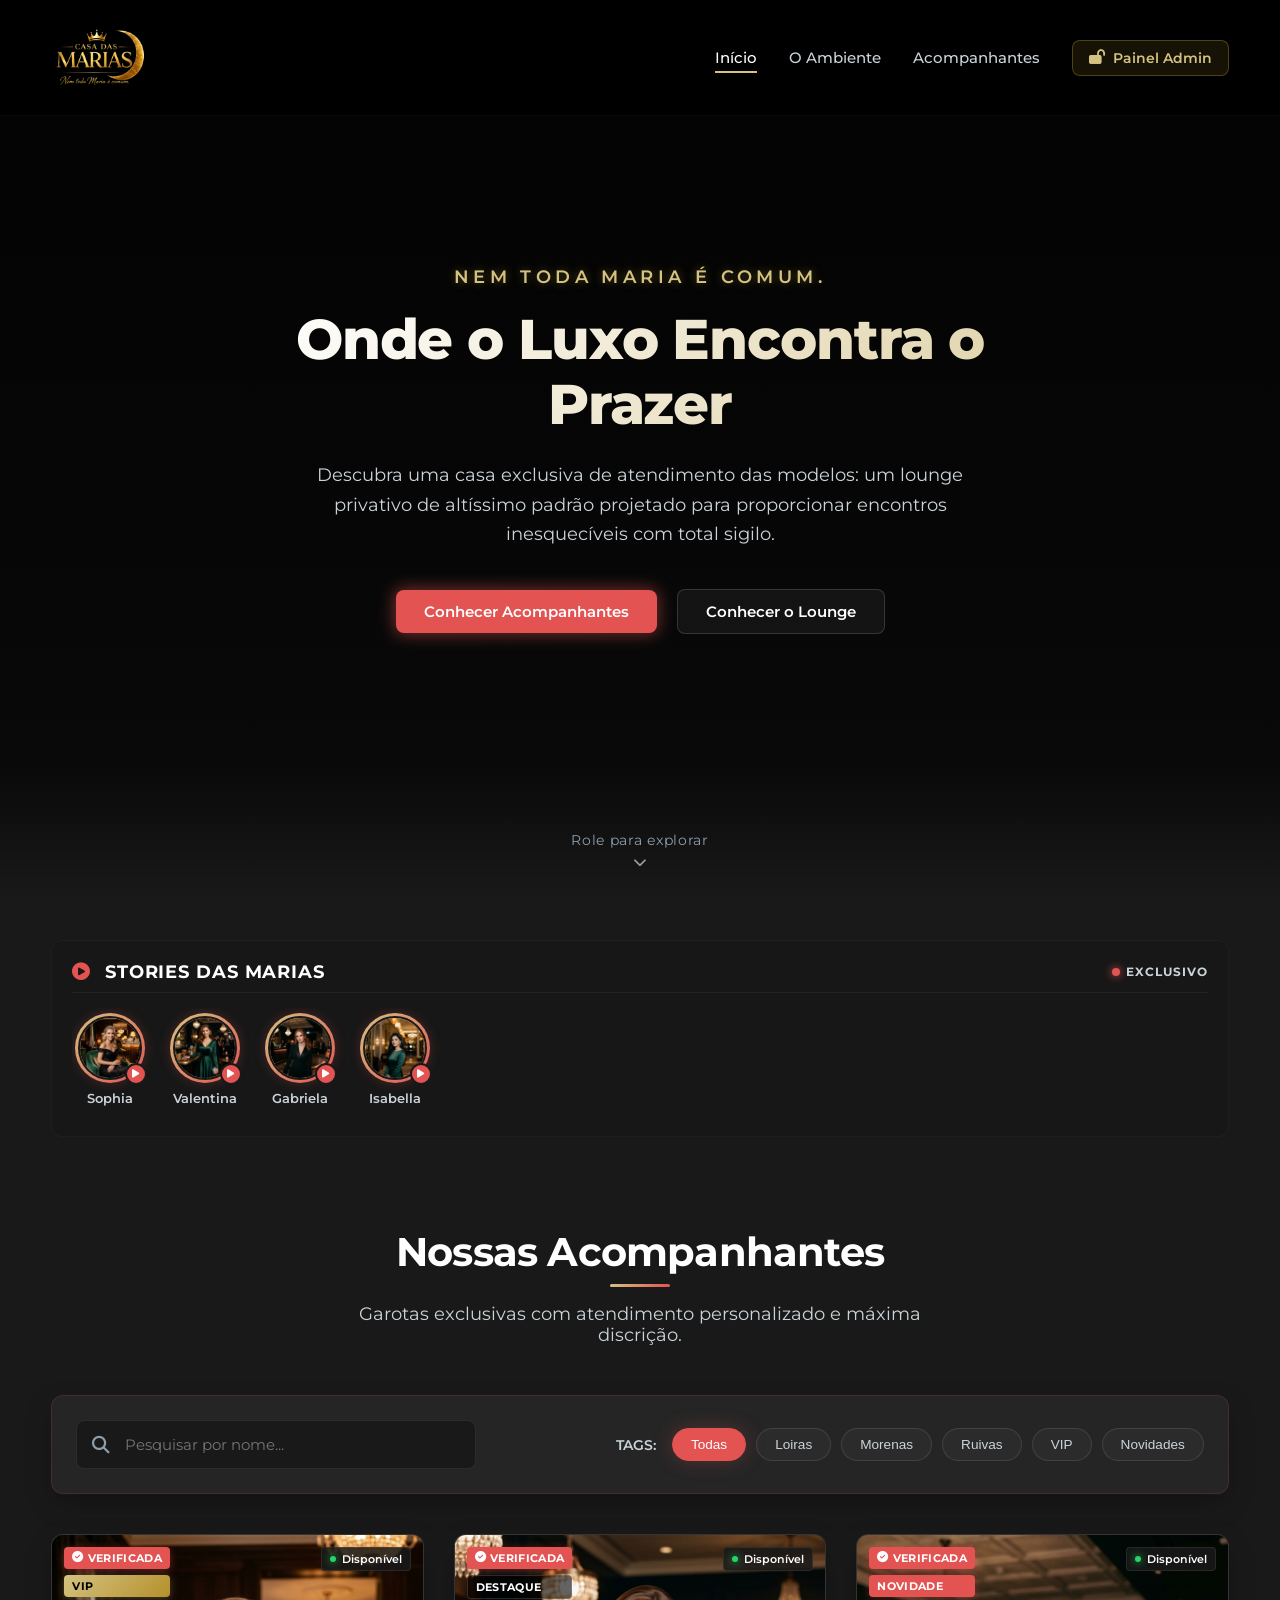
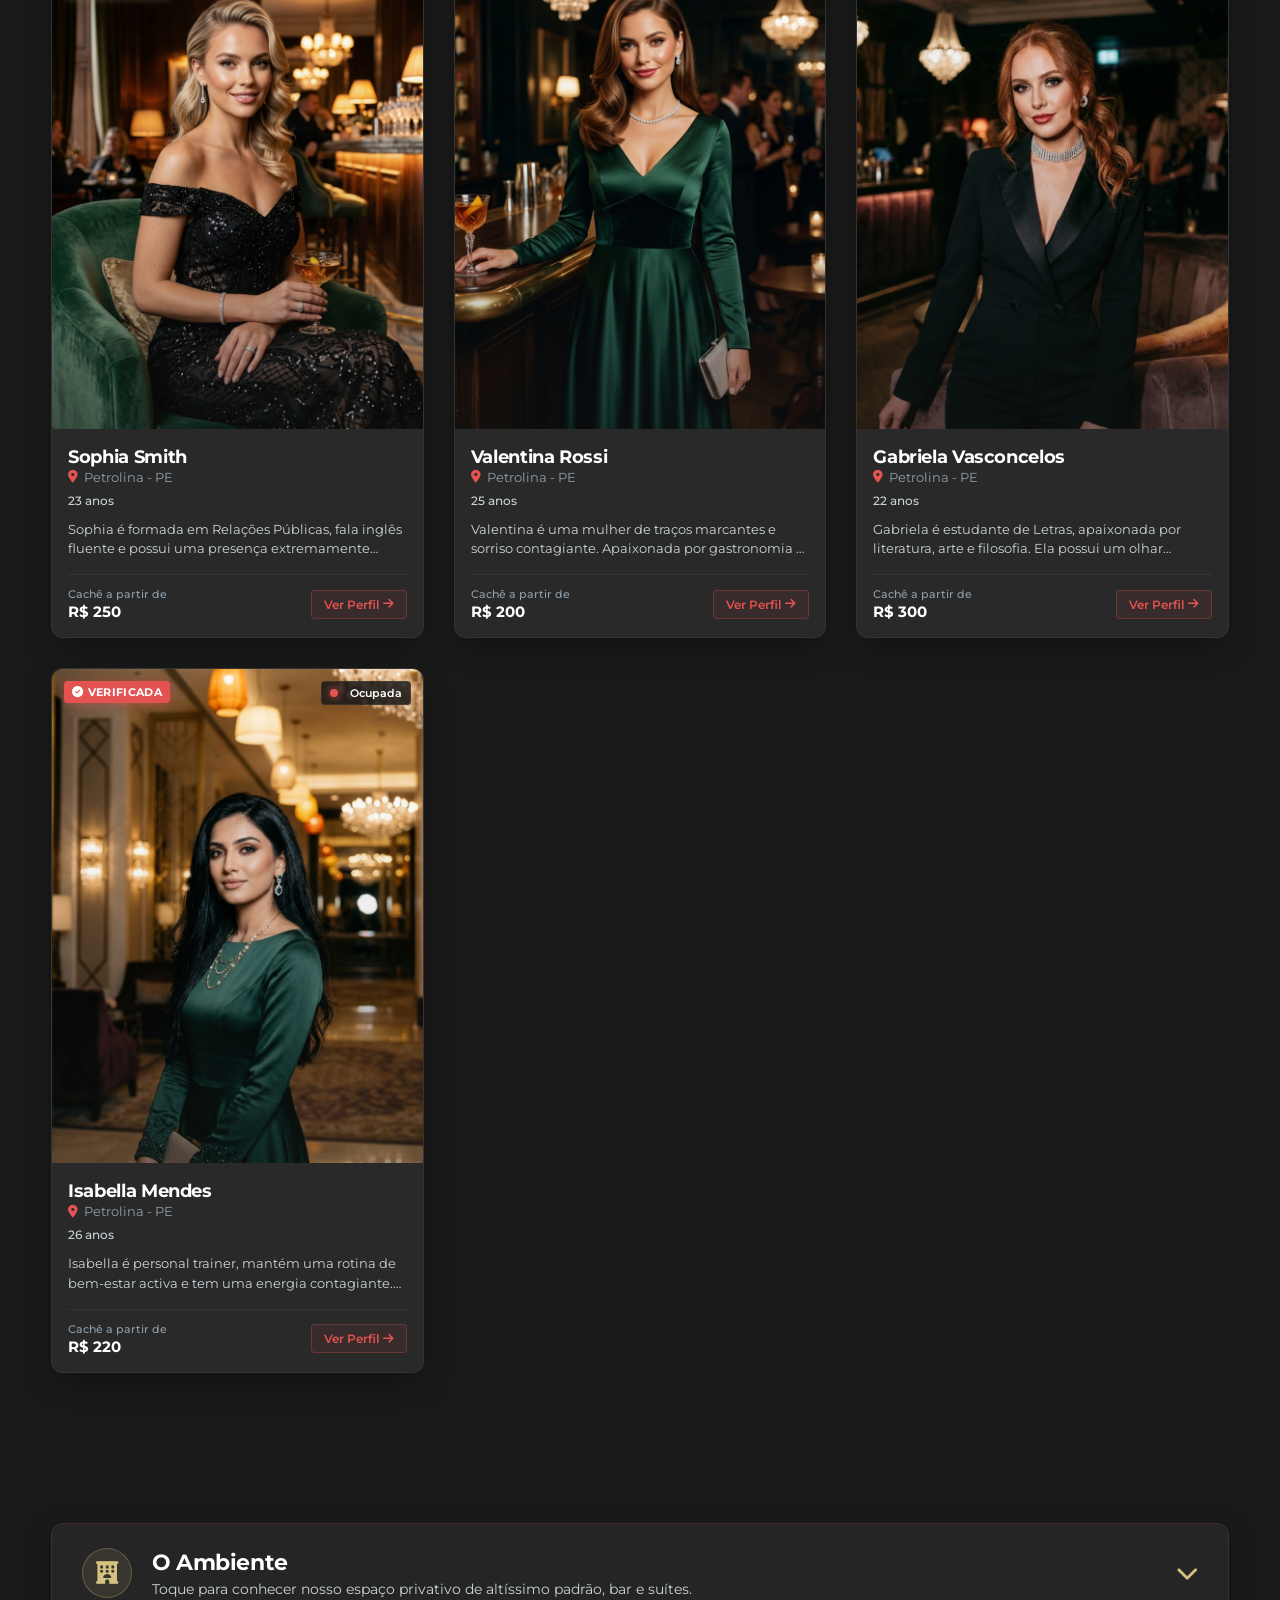
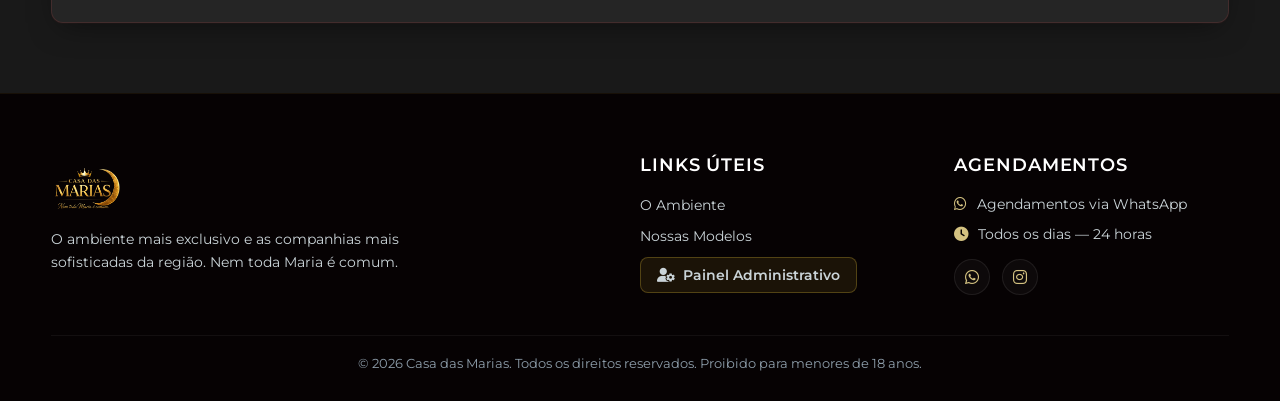
==== index.html @ 0879ac4e "Add files via upload" ====
<!DOCTYPE html>
<html lang="pt-BR">
<head>
    <meta charset="UTF-8">
    <meta name="viewport" content="width=device-width, initial-scale=1.0">
    <title>Casa das Marias | Premium Companion Lounge</title>
    <!-- Google Fonts: Outfit (headings), Inter (body), Cinzel (logo), Playfair Display (titles) -->
    <link rel="preconnect" href="https://fonts.googleapis.com">
    <link rel="preconnect" href="https://fonts.gstatic.com" crossorigin>
    <link href="https://fonts.googleapis.com/css2?family=Cinzel:wght@400;600;700;800&family=Inter:wght@300;400;500;600;700&family=Montserrat:ital,wght@0,300..800;1,300..800&family=Outfit:wght@300;400;500;600;700;800&family=Playfair+Display:ital,wght@0,400..900;1,400..900&display=swap" rel="stylesheet">
    <!-- FontAwesome for Premium Icons -->
    <link rel="stylesheet" href="https://cdnjs.cloudflare.com/ajax/libs/font-awesome/6.4.0/css/all.min.css">
    <!-- Main Style sheet -->
    <link rel="stylesheet" href="index.css">
</head>
<body>
    <!-- Premium Header -->
    <header class="app-header">
        <div class="header-container">
            <a href="#" class="logo-img-link" id="nav-logo">
                <img src="assets/logo.png" alt="Casa das Marias" class="logo-img">
            </a>
            <nav class="main-nav" id="main-nav">
                <a href="#" class="nav-link active" data-target="home">Início</a>
                <a href="#lounge" class="nav-link" data-target="lounge">O Ambiente</a>
                <a href="#models" class="nav-link" data-target="models">Acompanhantes</a>
                <a href="#" class="nav-link admin-trigger" id="nav-admin-btn"><i class="fa-solid fa-lock-open"></i> Painel Admin</a>
            </nav>
            <button class="mobile-menu-toggle" id="menu-toggle" aria-label="Menu de Navegação">
                <i class="fa-solid fa-bars"></i>
            </button>
        </div>
    </header>

    <!-- Main Container -->
    <main class="main-content">
        <!-- Hero Section (Portfolio Mode) -->
        <section id="hero-view" class="hero-section">
            <video autoplay muted loop playsinline webkit-playsinline class="hero-video-bg">
                <source src="assets/video.mp4" type="video/mp4">
            </video>
            <div class="hero-overlay"></div>
            <div class="hero-content">
                <span class="hero-subtitle">Nem toda Maria é comum.</span>
                <h1 class="hero-title">Onde o Luxo Encontra o Prazer</h1>
                <p class="hero-description">Descubra uma casa exclusiva de atendimento das modelos: um lounge privativo de altíssimo padrão projetado para proporcionar encontros inesquecíveis com total sigilo.</p>
                <div class="hero-ctas">
                    <a href="#models" class="btn btn-primary btn-glow">Conhecer Acompanhantes</a>
                    <a href="#lounge" class="btn btn-secondary">Conhecer o Lounge</a>
                </div>
            </div>
            <div class="scroll-indicator">
                <span>Role para explorar</span>
                <i class="fa-solid fa-chevron-down bounce"></i>
            </div>
        </section>
        <!-- Stories Section -->
        <section id="stories-view" class="stories-section-container">
            <div class="stories-wrapper">
                <div class="stories-header">
                    <span class="stories-title"><i class="fa-solid fa-circle-play text-accent"></i> Stories das Marias</span>
                    <span class="live-dot-indicator"><span class="dot-red blink"></span> Exclusivo</span>
                </div>
                <div class="stories-scroll-box" id="stories-container">
                    <!-- Stories will be dynamically injected here -->
                </div>
            </div>
        </section>

        <!-- Companions Listing (Portfolio Mode) -->
        <section id="portfolio-view" class="section-container portfolio-section">
            <div class="section-header">
                <h2 class="section-title">Nossas Acompanhantes</h2>
                <div class="title-underline"></div>
                <p class="section-subtitle">Garotas exclusivas com atendimento personalizado e máxima discrição.</p>
            </div>

            <!-- Search & Filter Controls -->
            <div class="filter-controls-container glass-panel">
                <div class="search-bar">
                    <i class="fa-solid fa-magnifying-glass search-icon"></i>
                    <input type="text" id="search-input" placeholder="Pesquisar por nome...">
                </div>
                <div class="filter-options">
                    <span class="filter-label">Tags:</span>
                    <div class="filter-tags" id="filter-tags-container">
                        <button class="filter-btn active" data-filter="all">Todas</button>
                        <button class="filter-btn" data-filter="Loiras">Loiras</button>
                        <button class="filter-btn" data-filter="Morenas">Morenas</button>
                        <button class="filter-btn" data-filter="Ruivas">Ruivas</button>
                        <button class="filter-btn" data-filter="VIP">VIP</button>
                        <button class="filter-btn" data-filter="Novidade">Novidades</button>
                    </div>
                </div>
            </div>

            <!-- Companions Grid -->
            <div class="companions-grid" id="companions-grid">
                <!-- Companion Cards will be injected dynamically -->
            </div>
        </section>

        <!-- Lounge Section (Dynamic Presentation) -->
        <section id="lounge-view" class="section-container lounge-section"></section>

        <!-- Manager Dashboard View (Hidden by Default) -->
        <section id="admin-view" class="section-container admin-section hidden">
            <!-- Dashboard Content will be injected dynamically -->
        </section>
    </main>

    <!-- Footer -->
    <footer class="app-footer">
        <div class="footer-container">
            <div class="footer-brand">
                <a href="#" class="logo-img-link">
                    <img src="assets/logo.png" alt="Casa das Marias" class="logo-img footer-logo-img">
                </a>
                <p>O ambiente mais exclusivo e as companhias mais sofisticadas da região. Nem toda Maria é comum.</p>
            </div>
            <div class="footer-links">
                <h3>Links Úteis</h3>
                <ul>
                    <li><a href="#lounge">O Ambiente</a></li>
                    <li><a href="#models">Nossas Modelos</a></li>
                    <li><a href="#" class="admin-trigger"><i class="fa-solid fa-user-gear"></i> Painel Administrativo</a></li>
                </ul>
            </div>
            <div class="footer-contact">
                <h3>Agendamentos</h3>
                <p><i class="fa-brands fa-whatsapp"></i> <a href="https://wa.me/5511999998888" target="_blank" style="color: inherit; text-decoration: none; transition: color 0.2s;">Agendamentos via WhatsApp</a></p>
                <p><i class="fa-solid fa-clock"></i> Todos os dias — 24 horas</p>
                <div class="social-icons">
                    <a href="https://wa.me/5511999998888" target="_blank" class="social-icon wa-link"><i class="fa-brands fa-whatsapp"></i></a>
                    <a href="#" class="social-icon"><i class="fa-brands fa-instagram"></i></a>
                </div>
            </div>
        </div>
        <div class="footer-bottom">
            <p>&copy; 2026 Casa das Marias. Todos os direitos reservados. Proibido para menores de 18 anos.</p>
        </div>
    </footer>

    <!-- App Modals -->
    
    <!-- Stories Modal -->
    <div class="modal-overlay hidden" id="story-modal">
        <div class="story-player-container">
            <button class="story-close-btn" id="story-close-btn"><i class="fa-solid fa-xmark"></i></button>
            
            <div class="story-progress-bar" id="story-progress-bar">
                <!-- Segmented progress bars will be injected dynamically -->
            </div>
            
            <div class="story-header-info">
                <img src="" alt="" class="story-header-avatar" id="story-header-avatar">
                <div class="story-header-text">
                    <span class="story-header-name" id="story-header-name">Modelo</span>
                    <span class="story-header-time"><span class="live-dot-indicator"><span class="dot-red blink" style="margin-right: 4px;"></span> ONLINE</span></span>
                </div>
            </div>
            
            <div class="story-video-wrapper">
                <video id="story-video" playsinline webkit-playsinline></video>
                <div class="story-video-loader" id="story-video-loader">
                    <i class="fa-solid fa-circle-notch fa-spin"></i>
                </div>
            </div>
            
            <div class="story-controls-overlay">
                <button class="story-ctrl-btn" id="story-play-pause-btn" title="Pausar/Reproduzir"><i class="fa-solid fa-pause"></i></button>
                <button class="story-ctrl-btn" id="story-audio-btn" title="Ativar Som"><i class="fa-solid fa-volume-xmark"></i></button>
            </div>
            
            <div class="story-nav-tap story-nav-left" id="story-nav-left-tap"></div>
            <div class="story-nav-tap story-nav-right" id="story-nav-right-tap"></div>
            
            <button class="story-arrow-btn story-arrow-left" id="story-arrow-left"><i class="fa-solid fa-chevron-left"></i></button>
            <button class="story-arrow-btn story-arrow-right" id="story-arrow-right"><i class="fa-solid fa-chevron-right"></i></button>
            
            <div class="story-footer-action">
                <a href="#" target="_blank" class="btn btn-primary story-book-btn btn-glow" id="story-book-btn">
                    <i class="fa-brands fa-whatsapp"></i> Agendar Agora
                </a>
            </div>
        </div>
    </div>
    
    <!-- Profile Detail Modal -->
    <div class="modal-overlay hidden" id="profile-modal">
        <div class="modal-container glass-panel detail-modal-container">
            <button class="modal-close-btn" id="profile-modal-close"><i class="fa-solid fa-xmark"></i></button>
            <div class="modal-body-content" id="profile-modal-content">
                <!-- Dynamic detail profile data will be injected here -->
            </div>
        </div>
    </div>

    <!-- Admin Form Modal (Add/Edit companion) -->
    <div class="modal-overlay hidden" id="admin-form-modal">
        <div class="modal-container glass-panel admin-form-container">
            <button class="modal-close-btn" id="admin-form-close"><i class="fa-solid fa-xmark"></i></button>
            <div class="admin-form-header">
                <h3 id="form-modal-title">Adicionar Nova Modelo</h3>
            </div>
            <form id="companion-form" class="companion-form">
                <input type="hidden" id="form-girl-id">
                
                <div class="form-row">
                    <div class="form-group">
                        <label for="form-name">Nome Completo *</label>
                        <input type="text" id="form-name" required placeholder="Ex: Sophia Smith">
                    </div>
                    <div class="form-group">
                        <label for="form-age">Idade *</label>
                        <input type="number" id="form-age" required min="18" max="99" placeholder="Ex: 23">
                    </div>
                </div>

                <div class="form-row">
                    <div class="form-group">
                        <label for="form-height">Altura (m) *</label>
                        <input type="number" id="form-height" required step="0.01" min="1.0" max="2.5" placeholder="Ex: 1.68">
                    </div>
                    <div class="form-group">
                        <label for="form-weight">Peso (kg) *</label>
                        <input type="number" id="form-weight" required min="30" max="200" placeholder="Ex: 55">
                    </div>
                </div>

                <div class="form-row">
                    <div class="form-group">
                        <label for="form-hair">Cor do Cabelo *</label>
                        <input type="text" id="form-hair" required placeholder="Ex: Loiro, Castanho, Ruivo">
                    </div>
                    <div class="form-group">
                        <label for="form-eyes">Cor dos Olhos *</label>
                        <input type="text" id="form-eyes" required placeholder="Ex: Verdes, Azuis, Castanhos">
                    </div>
                </div>

                <div class="form-row form-row-3col">
                    <div class="form-group">
                        <label for="form-rate-quick">Cachê / Rapidinha (R$) *</label>
                        <input type="number" id="form-rate-quick" required min="0" placeholder="Ex: 250">
                    </div>
                    <div class="form-group">
                        <label for="form-rate-half">Cachê / Meia Hora (R$) *</label>
                        <input type="number" id="form-rate-half" required min="0" placeholder="Ex: 350">
                    </div>
                    <div class="form-group">
                        <label for="form-rate-hour">Cachê / Hora (R$) *</label>
                        <input type="number" id="form-rate-hour" required min="0" placeholder="Ex: 450">
                    </div>
                </div>

                <div class="form-row">
                    <div class="form-group">
                        <label for="form-whatsapp">WhatsApp do Representante *</label>
                        <input type="text" id="form-whatsapp" required placeholder="Ex: 5511999998888 (somente números)">
                        <small class="form-tip">Código do país + DDD + Número (ex: 5511999998888)</small>
                    </div>
                    <div class="form-group">
                        <label for="form-badge">Selo Especial</label>
                        <select id="form-badge">
                            <option value="">Nenhum</option>
                            <option value="VIP">VIP</option>
                            <option value="Novidade">Novidade</option>
                            <option value="Destaque">Destaque</option>
                        </select>
                    </div>
                </div>

                <div class="form-row">
                    <div class="form-group">
                        <label for="form-image">Imagem da Modelo</label>
                        <select id="form-image">
                            <option value="assets/model_sophia.png">Sophia (Blonde)</option>
                            <option value="assets/model_valentina.png">Valentina (Brunette)</option>
                            <option value="assets/model_gabriela.png">Gabriela (Redhead)</option>
                            <option value="assets/model_isabella.png">Isabella (Dark Hair)</option>
                        </select>
                        <small class="form-tip">Utilizando fotos premium pré-carregadas</small>
                    </div>
                    <div class="form-group">
                        <label for="form-availability">Disponibilidade *</label>
                        <select id="form-availability" required>
                            <option value="disponivel">Disponível</option>
                            <option value="ocupada">Indisponível / Ocupada</option>
                        </select>
                    </div>
                </div>

                <div class="form-row">
                    <div class="form-group">
                        <label for="form-story-video">Vídeo do Stories (Caminho ou Link MP4)</label>
                        <input type="text" id="form-story-video" placeholder="Ex: assets/video.mp4 ou https://exemplo.com/video.mp4">
                        <small class="form-tip">Caminho do arquivo local ou link para o vídeo vertical. Deixe em branco para usar o vídeo padrão.</small>
                    </div>
                </div>

                <div class="form-row">
                    <div class="form-group">
                        <label for="form-order">Ordem de Destaque / Prioridade *</label>
                        <input type="number" id="form-order" required min="1" placeholder="Ex: 1 (aparece primeiro)">
                        <small class="form-tip">Números menores aparecem na frente no site</small>
                    </div>
                    <div class="form-group" style="flex-direction: row; align-items: center; gap: 10px; margin-top: auto; padding-bottom: 12px;">
                        <input type="checkbox" id="form-hide-specs" style="width: auto; cursor: pointer;">
                        <label for="form-hide-specs" style="cursor: pointer; margin-bottom: 0;">Ocultar Altura e Peso no Perfil</label>
                    </div>
                </div>

                <div class="form-group">
                    <label for="form-services">Serviços Oferecidos * <small>(Separados por vírgula)</small></label>
                    <input type="text" id="form-services" required placeholder="Ex: Massagem, Jantar, Viagem, Fetiche básico">
                </div>

                <div class="form-group">
                    <label for="form-description">Descrição Completa / Bio *</label>
                    <textarea id="form-description" rows="4" required placeholder="Escreva uma biografia envolvente, hobbies, personalidade..."></textarea>
                </div>

                <div class="form-actions">
                    <button type="button" class="btn btn-secondary" id="form-cancel-btn">Cancelar</button>
                    <button type="submit" class="btn btn-primary">Salvar Perfil</button>
                </div>
            </form>
        </div>
    </div>

    <!-- Manager Password Modal -->
    <div class="modal-overlay hidden" id="auth-modal">
        <div class="modal-container glass-panel auth-modal-container">
            <button class="modal-close-btn" id="auth-modal-close"><i class="fa-solid fa-xmark"></i></button>
            <div class="auth-header">
                <i class="fa-solid fa-shield-halved auth-icon"></i>
                <h3>Autenticação do Gerente</h3>
                <p>Insira a senha de acesso para entrar no Painel Administrativo.</p>
            </div>
            <div class="auth-body">
                <div class="form-group">
                    <label for="auth-password">Senha de Acesso</label>
                    <input type="password" id="auth-password" placeholder="Digite a senha...">
                    <small id="auth-error-msg" class="auth-error-msg hidden">Senha incorreta. Tente novamente.</small>
                    <small class="form-tip">Dica: A senha padrão é <strong>admin123</strong></small>
                </div>
                <button type="button" class="btn btn-primary w-full" id="auth-submit-btn">Entrar no Painel</button>
            </div>
        </div>
    </div>

    <!-- Core App Logic -->
    <script src="js/app.js"></script>
</body>
</html>
---- index.css ----
/* ==========================================================================
   MARIAS PRIVÉE - DESIGN SYSTEM & STYLESHEET
   ========================================================================== */

/* --- Design Tokens / Variables --- */
:root {
    --bg-primary: #191919;
    --bg-secondary: #292929;
    --bg-tertiary: #333333;

    --color-gold: #D4C281;
    --color-gold-hover: #E5D59A;
    --color-gold-glow: rgba(212, 194, 129, 0.35);

    --color-accent: #E25352;
    --color-accent-hover: #D04C4C;
    --color-accent-glow: rgba(226, 83, 82, 0.4);

    --color-success: #25D366;
    --color-danger: #ED3A3B;

    --text-primary: #FFFFFF;
    --text-secondary: #CAD4D8;
    --text-muted: #8E9EAB;

    --glass-bg: rgba(41, 41, 41, 0.85);
    --glass-border: rgba(226, 83, 82, 0.15);
    --glass-blur: blur(16px);

    --font-logo: 'Cinzel', serif;
    --font-heading: 'Montserrat', sans-serif;
    --font-body: 'Montserrat', sans-serif;

    --transition-fast: 0.2s cubic-bezier(0.4, 0, 0.2, 1);
    --transition-smooth: 0.4s cubic-bezier(0.4, 0, 0.2, 1);

    --shadow-premium: 0 10px 30px -10px rgba(0, 0, 0, 0.5),
        0 1px 1px 0 rgba(226, 83, 82, 0.05);
    --shadow-glow: 0 0 20px rgba(226, 83, 82, 0.25);

    --border-radius-sm: 8px;
    --border-radius-md: 12px;
    --border-radius-lg: 20px;
}

/* --- Base Styles & Reset --- */
* {
    margin: 0;
    padding: 0;
    box-sizing: border-box;
}

html {
    scroll-behavior: smooth;
    background-color: var(--bg-primary);
    color: var(--text-primary);
    font-family: var(--font-body);
}

body {
    min-height: 100vh;
    display: flex;
    flex-direction: column;
    overflow-x: hidden;
}

/* --- Typography --- */
h1,
h2,
h3,
h4,
h5,
h6 {
    font-family: var(--font-heading);
    font-weight: 600;
    letter-spacing: -0.02em;
}

a {
    color: inherit;
    text-decoration: none;
    transition: var(--transition-fast);
}

/* --- Common Components --- */

/* Glass Panels */
.glass-panel {
    background: var(--glass-bg);
    backdrop-filter: var(--glass-blur);
    -webkit-backdrop-filter: var(--glass-blur);
    border: 1px solid var(--glass-border);
    box-shadow: var(--shadow-premium);
    border-radius: var(--border-radius-md);
}

/* Buttons */
.btn {
    display: inline-flex;
    align-items: center;
    justify-content: center;
    gap: 8px;
    padding: 12px 28px;
    font-family: var(--font-heading);
    font-weight: 600;
    font-size: 0.95rem;
    border-radius: var(--border-radius-sm);
    cursor: pointer;
    transition: var(--transition-smooth);
    border: none;
}

.btn-primary {
    background: var(--color-accent);
    color: #FFFFFF;
}

.btn-primary:hover {
    background: var(--color-accent-hover);
    transform: translateY(-2px);
    box-shadow: var(--shadow-glow);
}

.btn-secondary {
    background: rgba(255, 255, 255, 0.05);
    color: var(--text-primary);
    border: 1px solid rgba(255, 255, 255, 0.15);
}

.btn-secondary:hover {
    background: rgba(255, 255, 255, 0.1);
    border-color: var(--color-accent);
    transform: translateY(-2px);
}

.btn-glow {
    position: relative;
}

.btn-glow::after {
    content: '';
    position: absolute;
    top: -2px;
    left: -2px;
    right: -2px;
    bottom: -2px;
    background: linear-gradient(135deg, var(--color-accent), var(--color-accent-hover));
    z-index: -1;
    border-radius: calc(var(--border-radius-sm) + 2px);
    opacity: 0.5;
    filter: blur(8px);
    transition: var(--transition-smooth);
}

.btn-glow:hover::after {
    opacity: 0.8;
    filter: blur(12px);
}

.w-full {
    width: 100%;
}

/* Section Header */
.section-container {
    padding: 80px 4% 40px;
    max-width: 1400px;
    margin: 0 auto;
    width: 100%;
}

.section-header {
    text-align: center;
    margin-bottom: 50px;
}

.section-title {
    font-size: 2.5rem;
    color: var(--text-primary);
    margin-bottom: 8px;
    font-weight: 700;
}

.title-underline {
    width: 60px;
    height: 3px;
    background: linear-gradient(90deg, var(--color-gold), var(--color-accent));
    margin: 0 auto 16px;
    border-radius: 2px;
}

.section-subtitle {
    font-size: 1.1rem;
    color: var(--text-secondary);
    max-width: 600px;
    margin: 0 auto;
}

/* --- Header / Navigation --- */
.app-header {
    position: fixed;
    top: 0;
    left: 0;
    right: 0;
    z-index: 100;
    background: #000000;
    border-bottom: 1px solid rgba(255, 255, 255, 0.03);
    transition: var(--transition-smooth);
}

.header-container {
    max-width: 1400px;
    margin: 0 auto;
    padding: 10px 4%;
    display: flex;
    align-items: center;
    justify-content: space-between;
}

.logo {
    font-family: var(--font-logo);
    font-size: 1.6rem;
    font-weight: 700;
    letter-spacing: 0.05em;
    display: inline-flex;
    align-items: center;
}

.logo-img-link {
    display: inline-flex;
    align-items: center;
}

.logo-img {
    height: 95px;
    width: auto;
    object-fit: contain;
    transition: var(--transition-fast);
    mix-blend-mode: screen;
}

@media (max-width: 767px) {
    .logo-img {
        height: 75px;
    }
}

.logo-img-link:hover .logo-img {
    transform: scale(1.04);
    filter: drop-shadow(0 0 10px var(--color-gold-glow));
}

.footer-logo-img {
    height: 70px;
}

.logo-icon-crown {
    color: var(--color-gold);
    margin-right: 8px;
    font-size: 1.4rem;
    filter: drop-shadow(0 0 8px var(--color-gold-glow));
    vertical-align: middle;
}

.logo-gold {
    color: var(--color-gold);
    text-shadow: 0 0 10px rgba(212, 175, 55, 0.3);
}

.logo-white {
    color: var(--text-primary);
}

.main-nav {
    display: flex;
    align-items: center;
    gap: 32px;
}

.nav-link {
    font-size: 0.95rem;
    font-weight: 500;
    color: var(--text-secondary);
    position: relative;
    padding: 6px 0;
}

.nav-link:hover,
.nav-link.active {
    color: var(--text-primary);
}

.nav-link::after {
    content: '';
    position: absolute;
    bottom: 0;
    left: 0;
    width: 0;
    height: 2px;
    background: var(--color-gold);
    transition: var(--transition-fast);
}

.nav-link:hover::after,
.nav-link.active::after {
    width: 100%;
}

.admin-trigger {
    background: rgba(212, 175, 55, 0.1);
    color: var(--color-gold);
    border: 1px solid rgba(212, 175, 55, 0.3);
    padding: 8px 16px;
    border-radius: var(--border-radius-sm);
    display: inline-flex;
    align-items: center;
    gap: 8px;
    font-weight: 600;
    font-size: 0.9rem;
}

.admin-trigger:hover {
    background: var(--color-gold);
    color: #000000;
    border-color: var(--color-gold);
}

.mobile-menu-toggle {
    display: none;
    background: none;
    border: none;
    color: var(--text-primary);
    font-size: 1.5rem;
    cursor: pointer;
}

/* --- Hero Section --- */
.hero-section {
    position: relative;
    width: 100%;
    height: 100vh;
    min-height: 500px;
    max-height: 100vh;
    display: flex;
    align-items: center;
    justify-content: center;
    padding: 0 6%;
    background-color: #000;
    overflow: hidden;
}

/* Video background — ocupa toda a seção sem esticar */
.hero-video-bg {
    position: absolute;
    top: 0;
    left: 0;
    width: 100%;
    height: 100%;
    /* object-fit:cover garante que o vídeo preenche sem deformar */
    object-fit: cover;
    object-position: center center;
    z-index: 0;
    pointer-events: none;
    opacity: 0.85;
    /* display:block evita espaço extra inline */
    display: block;
    transform: translate3d(0, 0, 0);
    -webkit-transform: translate3d(0, 0, 0);
}

.hero-overlay {
    position: absolute;
    top: 0;
    left: 0;
    right: 0;
    bottom: 0;
    /* Gradiente forte para garantir legibilidade do texto em cima do vídeo */
    background: linear-gradient(
        to bottom,
        rgba(10, 10, 10, 0.25) 0%,
        rgba(10, 10, 10, 0.55) 50%,
        rgba(10, 10, 10, 0.9) 85%,
        #191919 100%
    );
    z-index: 1;
}

.hero-content {
    position: relative;
    z-index: 2;
    text-align: center;
    max-width: 800px;
    padding: 0 20px;
    animation: fadeInUp 1s cubic-bezier(0.16, 1, 0.3, 1);
}

.hero-subtitle {
    font-family: var(--font-heading);
    font-size: 1.1rem;
    font-weight: 600;
    letter-spacing: 0.25em;
    text-transform: uppercase;
    color: var(--color-gold);
    margin-bottom: 20px;
    display: block;
    text-shadow: 0 0 10px rgba(212, 175, 55, 0.4);
}

.hero-title {
    font-size: 3.5rem;
    line-height: 1.15;
    font-weight: 800;
    margin-bottom: 24px;
    color: var(--text-primary);
    background: linear-gradient(135deg, #FFF, #DFD1A5);
    -webkit-background-clip: text;
    -webkit-text-fill-color: transparent;
}

.hero-description {
    font-size: 1.15rem;
    color: var(--text-secondary);
    line-height: 1.6;
    margin-bottom: 40px;
    max-width: 650px;
    margin-left: auto;
    margin-right: auto;
}

.hero-ctas {
    display: flex;
    align-items: center;
    justify-content: center;
    gap: 20px;
}

.scroll-indicator {
    position: absolute;
    bottom: 30px;
    left: 50%;
    transform: translateX(-50%);
    z-index: 2;
    display: flex;
    flex-direction: column;
    align-items: center;
    gap: 8px;
    color: var(--text-muted);
    font-size: 0.85rem;
    letter-spacing: 0.05em;
}

.bounce {
    animation: bounce 2s infinite;
}

/* --- Lounge Section (O Ambiente) --- */
.lounge-grid {
    display: grid;
    grid-template-columns: 1fr 1fr;
    gap: 60px;
    align-items: center;
    margin-top: 40px;
}

.lounge-img-wrapper {
    position: relative;
    border-radius: var(--border-radius-lg);
    overflow: hidden;
    aspect-ratio: 16 / 10;
}

.lounge-img-wrapper::after {
    content: '';
    position: absolute;
    top: -1px;
    left: -1px;
    right: -1px;
    bottom: -1px;
    border: 2px solid var(--glass-border);
    border-radius: var(--border-radius-lg);
    pointer-events: none;
    z-index: 2;
}

.lounge-img {
    width: 100%;
    height: 100%;
    object-fit: cover;
    transition: var(--transition-smooth);
}

.lounge-video {
    width: 100%;
    height: 100%;
    object-fit: cover;
    display: block;
    transition: var(--transition-smooth);
    transform: translate3d(0, 0, 0);
    -webkit-transform: translate3d(0, 0, 0);
}

.lounge-img-wrapper:hover .lounge-img,
.lounge-img-wrapper:hover .lounge-video {
    transform: scale(1.04);
}

.lounge-details h3 {
    font-size: 2rem;
    margin-bottom: 20px;
    color: var(--text-primary);
}

.lounge-details p {
    color: var(--text-secondary);
    line-height: 1.7;
    margin-bottom: 24px;
}

.lounge-features {
    display: grid;
    grid-template-columns: 1fr 1fr;
    gap: 20px;
}

.feature-item {
    display: flex;
    align-items: flex-start;
    gap: 16px;
}

.feature-icon-box {
    width: 48px;
    height: 48px;
    background: rgba(212, 175, 55, 0.08);
    border: 1px solid rgba(212, 175, 55, 0.2);
    border-radius: var(--border-radius-sm);
    display: flex;
    align-items: center;
    justify-content: center;
    color: var(--color-gold);
    font-size: 1.25rem;
    flex-shrink: 0;
}

.feature-text h4 {
    font-size: 1rem;
    font-weight: 600;
    margin-bottom: 4px;
}

.feature-text p {
    font-size: 0.85rem;
    color: var(--text-muted);
    margin-bottom: 0;
    line-height: 1.4;
}

/* --- Search & Filter Bar --- */
.filter-controls-container {
    padding: 24px;
    display: flex;
    flex-direction: column;
    gap: 20px;
    margin-bottom: 40px;
}

@media(min-width: 768px) {
    .filter-controls-container {
        flex-direction: row;
        align-items: center;
        justify-content: space-between;
    }
}

.search-bar {
    position: relative;
    flex: 1;
    max-width: 400px;
}

.search-icon {
    position: absolute;
    left: 16px;
    top: 50%;
    transform: translateY(-50%);
    color: var(--text-muted);
    font-size: 1.1rem;
}

.search-bar input {
    width: 100%;
    padding: 14px 16px 14px 48px;
    background: rgba(0, 0, 0, 0.3);
    border: 1px solid rgba(255, 255, 255, 0.08);
    border-radius: var(--border-radius-sm);
    color: var(--text-primary);
    font-family: var(--font-body);
    font-size: 0.95rem;
    transition: var(--transition-fast);
}

.search-bar input:focus {
    outline: none;
    border-color: var(--color-gold);
    box-shadow: 0 0 10px rgba(212, 175, 55, 0.1);
}

.filter-options {
    display: flex;
    align-items: center;
    gap: 16px;
    flex-wrap: wrap;
}

.filter-label {
    font-family: var(--font-heading);
    font-weight: 600;
    color: var(--text-secondary);
    font-size: 0.9rem;
    text-transform: uppercase;
}

.filter-tags {
    display: flex;
    gap: 10px;
    flex-wrap: wrap;
}

.filter-btn {
    background: rgba(255, 255, 255, 0.03);
    border: 1px solid rgba(255, 255, 255, 0.1);
    color: var(--text-secondary);
    padding: 8px 18px;
    border-radius: 30px;
    font-size: 0.85rem;
    font-weight: 500;
    cursor: pointer;
    transition: var(--transition-fast);
}

.filter-btn:hover {
    color: var(--text-primary);
    border-color: rgba(255, 255, 255, 0.25);
}

.filter-btn.active {
    background: var(--color-accent);
    color: #FFFFFF;
    border-color: var(--color-accent);
    box-shadow: var(--shadow-glow);
}

/* --- Companions Grid & Cards --- */
.companions-grid {
    display: grid;
    grid-template-columns: repeat(auto-fill, minmax(280px, 1fr));
    gap: 30px;
}

.girl-card {
    position: relative;
    background-color: var(--bg-secondary);
    border: 1px solid rgba(255, 255, 255, 0.05);
    border-radius: var(--border-radius-md);
    overflow: hidden;
    cursor: pointer;
    display: flex;
    flex-direction: column;
    box-shadow: var(--shadow-premium);
    transition: var(--transition-smooth);
}

.girl-card-img-wrapper {
    position: relative;
    width: 100%;
    aspect-ratio: 3 / 4;
    overflow: hidden;
}

.girl-card-img {
    width: 100%;
    height: 100%;
    object-fit: cover;
    transition: var(--transition-smooth);
}

.girl-card-overlay {
    position: absolute;
    top: 0;
    left: 0;
    right: 0;
    bottom: 0;
    background: linear-gradient(to top,
            rgba(25, 25, 25, 0.4) 0%,
            rgba(25, 25, 25, 0.05) 50%,
            transparent 100%);
    z-index: 2;
    transition: var(--transition-smooth);
}

.girl-card:hover {
    transform: translateY(-8px);
    box-shadow: 0 15px 40px -10px rgba(0, 0, 0, 0.6), 0 10px 20px -10px var(--color-accent-glow);
    border-color: rgba(226, 83, 82, 0.3);
}

.girl-card:hover .girl-card-img {
    transform: scale(1.04);
}

/* Badges */
.card-badges {
    position: absolute;
    top: 12px;
    left: 12px;
    z-index: 3;
    display: flex;
    flex-direction: column;
    gap: 6px;
}

.badge {
    padding: 4px 8px;
    font-size: 0.7rem;
    font-weight: 700;
    text-transform: uppercase;
    letter-spacing: 0.03em;
    border-radius: 4px;
    display: inline-flex;
    align-items: center;
    gap: 4px;
}

.badge-gold {
    background: linear-gradient(135deg, var(--color-gold), #B5902B);
    color: #000;
    box-shadow: 0 2px 8px rgba(212, 194, 129, 0.3);
}

.badge-magenta {
    background: var(--color-accent);
    color: #FFF;
    box-shadow: 0 2px 8px rgba(226, 83, 82, 0.3);
}

.badge-verified {
    background-color: var(--color-accent);
    color: #FFFFFF;
    font-weight: 700;
    box-shadow: 0 2px 8px rgba(226, 83, 82, 0.4);
}

.badge-standard {
    background: rgba(0, 0, 0, 0.6);
    color: #FFF;
    border: 1px solid rgba(255, 255, 255, 0.15);
}

.card-status {
    position: absolute;
    top: 12px;
    right: 12px;
    z-index: 3;
}

.status-dot-badge {
    display: flex;
    align-items: center;
    gap: 6px;
    padding: 4px 8px;
    border-radius: 4px;
    background: rgba(25, 25, 25, 0.85);
    border: 1px solid rgba(255, 255, 255, 0.08);
    font-size: 0.7rem;
    font-weight: 600;
    color: #FFFFFF;
}

.dot-green {
    width: 6px;
    height: 6px;
    background-color: var(--color-success);
    border-radius: 50%;
    box-shadow: 0 0 8px var(--color-success);
    animation: pulse-green 1.8s infinite;
}

@keyframes pulse-green {
    0% {
        transform: scale(0.9);
        box-shadow: 0 0 0 0 rgba(37, 211, 102, 0.7);
    }

    70% {
        transform: scale(1);
        box-shadow: 0 0 0 5px rgba(37, 211, 102, 0);
    }

    100% {
        transform: scale(0.9);
        box-shadow: 0 0 0 0 rgba(37, 211, 102, 0);
    }
}

.dot-red {
    width: 6px;
    height: 6px;
    background-color: #8E9EAB;
    border-radius: 50%;
}

/* Card Content Details */
.girl-card-content {
    position: relative;
    padding: 16px;
    background-color: var(--bg-secondary);
    display: flex;
    flex-direction: column;
    flex-grow: 1;
}

.girl-card-name {
    font-size: 1.15rem;
    font-weight: 700;
    color: var(--text-primary);
    margin-bottom: 2px;
    display: flex;
    align-items: center;
    gap: 6px;
}

.girl-card-location {
    font-size: 0.8rem;
    color: var(--text-muted);
    margin-bottom: 8px;
    display: flex;
    align-items: center;
    gap: 6px;
}

.girl-card-location i {
    color: var(--color-accent);
}

.girl-card-specs {
    display: flex;
    gap: 8px;
    font-size: 0.75rem;
    color: var(--text-secondary);
    margin-bottom: 12px;
    font-weight: 500;
}

.girl-card-specs span:not(:last-child)::after {
    content: '•';
    margin-left: 8px;
    color: rgba(255, 255, 255, 0.15);
}

.girl-card-bio {
    font-size: 0.8rem;
    color: var(--text-secondary);
    line-height: 1.5;
    margin-bottom: 16px;
    display: -webkit-box;
    -webkit-line-clamp: 2;
    -webkit-box-orient: vertical;
    overflow: hidden;
    height: 2.4rem; /* Garante tamanho uniforme */
}

.girl-card-footer {
    display: flex;
    align-items: center;
    justify-content: space-between;
    border-top: 1px solid rgba(255, 255, 255, 0.06);
    padding-top: 12px;
    margin-top: auto;
}

.girl-card-rate {
    font-family: var(--font-heading);
    font-size: 0.95rem;
    font-weight: 700;
    color: #FFFFFF;
}

.rate-label {
    font-size: 0.7rem;
    color: var(--text-muted);
    font-weight: 500;
    display: block;
    margin-bottom: 1px;
}

.girl-card-btn {
    background: rgba(226, 83, 82, 0.08);
    border: 1px solid rgba(226, 83, 82, 0.3);
    color: var(--color-accent);
    padding: 6px 12px;
    border-radius: 4px;
    font-family: var(--font-heading);
    font-weight: 600;
    font-size: 0.75rem;
    cursor: pointer;
    display: flex;
    align-items: center;
    gap: 4px;
    transition: var(--transition-fast);
}

.girl-card:hover .girl-card-btn {
    background: var(--color-accent);
    color: #FFFFFF;
    border-color: var(--color-accent);
    transform: translateX(0);
}

/* --- Modals --- */
.modal-overlay {
    position: fixed;
    top: 0;
    left: 0;
    right: 0;
    bottom: 0;
    background: rgba(0, 0, 0, 0.8);
    backdrop-filter: blur(8px);
    -webkit-backdrop-filter: blur(8px);
    z-index: 200;
    display: flex;
    align-items: center;
    justify-content: center;
    padding: 20px;
    opacity: 1;
    transition: opacity var(--transition-smooth);
}

.modal-overlay.hidden {
    opacity: 0;
    pointer-events: none;
}

.modal-container {
    width: 100%;
    max-height: 90vh;
    overflow-y: auto;
    position: relative;
    padding: 40px;
    animation: modalScaleUp 0.4s cubic-bezier(0.16, 1, 0.3, 1);
}

.modal-overlay.hidden .modal-container {
    animation: none;
}

.modal-close-btn {
    position: absolute;
    top: 20px;
    right: 20px;
    width: 40px;
    height: 40px;
    border-radius: 50%;
    background: rgba(255, 255, 255, 0.05);
    border: 1px solid rgba(255, 255, 255, 0.1);
    color: var(--text-primary);
    font-size: 1.2rem;
    cursor: pointer;
    display: flex;
    align-items: center;
    justify-content: center;
    transition: var(--transition-fast);
}

.modal-close-btn:hover {
    background: rgba(255, 255, 255, 0.1);
    color: var(--color-accent);
    border-color: var(--color-accent);
}

/* Profile Detail Modal Specifics */
.detail-modal-container {
    max-width: 900px;
    background-color: var(--bg-primary);
    border: 1px solid rgba(255, 255, 255, 0.08);
    border-radius: var(--border-radius-lg);
    box-shadow: 0 20px 50px rgba(0, 0, 0, 0.8);
}

.profile-detail-grid {
    display: grid;
    grid-template-columns: 1fr;
    gap: 30px;
}

@media(min-width: 768px) {
    .profile-detail-grid {
        grid-template-columns: 4fr 6fr;
    }
}

.profile-detail-img-wrapper {
    position: relative;
    border-radius: var(--border-radius-md);
    overflow: hidden;
    border: 1px solid rgba(255, 255, 255, 0.05);
    box-shadow: var(--shadow-premium);
    aspect-ratio: 3 / 4;
}

.profile-detail-img {
    width: 100%;
    height: 100%;
    object-fit: cover;
}

.profile-detail-info {
    display: flex;
    flex-direction: column;
}

.profile-detail-header {
    display: flex;
    align-items: center;
    justify-content: space-between;
    margin-bottom: 20px;
    flex-wrap: wrap;
    gap: 12px;
    border-bottom: 1px solid rgba(255, 255, 255, 0.06);
    padding-bottom: 16px;
}

.profile-detail-header-left h3 {
    font-size: 2rem;
    margin-bottom: 4px;
    font-weight: 850;
    color: #FFFFFF;
}

.profile-tags {
    display: flex;
    gap: 6px;
    flex-wrap: wrap;
}

.profile-detail-specs {
    display: grid;
    grid-template-columns: repeat(2, 1fr);
    gap: 12px 20px;
    background: rgba(255, 255, 255, 0.01);
    border: 1px solid rgba(255, 255, 255, 0.05);
    border-radius: var(--border-radius-sm);
    padding: 16px;
    margin-bottom: 20px;
    text-align: left;
}

.spec-box {
    display: flex;
    justify-content: space-between;
    align-items: center;
    border-bottom: 1px solid rgba(255, 255, 255, 0.04);
    padding-bottom: 8px;
}

.spec-box span {
    font-size: 0.75rem;
    color: var(--text-muted);
    text-transform: uppercase;
    font-weight: 600;
}

.spec-box p {
    font-size: 0.85rem;
    font-weight: 600;
    color: #FFFFFF;
}

.profile-bio {
    margin-bottom: 20px;
}

.profile-bio h4,
.profile-services h4 {
    font-family: var(--font-heading);
    font-size: 0.95rem;
    color: var(--text-primary);
    margin-bottom: 10px;
    text-transform: uppercase;
    letter-spacing: 0.05em;
    font-weight: 700;
    border-left: 3px solid var(--color-accent);
    padding-left: 8px;
}

.profile-bio p {
    color: var(--text-secondary);
    line-height: 1.6;
    font-size: 0.85rem;
}

.profile-services {
    margin-bottom: 20px;
}

.services-list {
    display: flex;
    flex-wrap: wrap;
    gap: 6px;
}

.service-tag {
    background: rgba(226, 83, 82, 0.05);
    border: 1px solid rgba(226, 83, 82, 0.15);
    color: var(--text-secondary);
    padding: 4px 10px;
    border-radius: 4px;
    font-size: 0.75rem;
}

.profile-rates {
    display: flex;
    flex-direction: column;
    background: rgba(255, 255, 255, 0.01);
    border: 1px solid rgba(255, 255, 255, 0.05);
    border-radius: var(--border-radius-sm);
    margin-bottom: 24px;
    overflow: hidden;
}

.rate-item {
    display: flex;
    justify-content: space-between;
    align-items: center;
    padding: 10px 16px;
    border-bottom: 1px solid rgba(255, 255, 255, 0.04);
}

.rate-item:last-child {
    border-bottom: none;
}

.rate-item span {
    font-size: 0.8rem;
    color: var(--text-secondary);
    font-weight: 500;
}

.rate-item p {
    font-size: 1.1rem;
    font-weight: 700;
    color: var(--color-accent);
}

.rate-item p span {
    display: inline;
    font-size: 0.75rem;
    color: var(--text-muted);
}

.wa-booking-btn {
    background: linear-gradient(135deg, #25D366, #128C7E);
    color: #FFF;
    font-size: 0.95rem;
    font-weight: 700;
    border: none;
    padding: 14px 20px;
    border-radius: 6px;
    box-shadow: 0 4px 15px rgba(37, 211, 102, 0.2);
}

.wa-booking-btn:hover {
    background: linear-gradient(135deg, #34e576, #15a191);
    transform: translateY(-2px);
    box-shadow: 0 6px 20px rgba(37, 211, 102, 0.4);
    color: #FFF;
}

/* --- Admin Panel Forms & Controls --- */
.admin-form-container {
    max-width: 700px;
    border-radius: var(--border-radius-lg);
}

.admin-form-header {
    border-bottom: 1px solid rgba(255, 255, 255, 0.08);
    padding-bottom: 16px;
    margin-bottom: 24px;
}

.admin-form-header h3 {
    font-size: 1.6rem;
    color: var(--color-gold);
}

.companion-form {
    display: flex;
    flex-direction: column;
    gap: 20px;
}

.form-row {
    display: grid;
    grid-template-columns: 1fr;
    gap: 20px;
}

.form-row-3col {
    display: grid;
    grid-template-columns: 1fr;
    gap: 20px;
}

@media(min-width: 576px) {
    .form-row {
        grid-template-columns: 1fr 1fr;
    }
    .form-row-3col {
        grid-template-columns: 1fr 1fr 1fr;
    }
}

.form-group {
    display: flex;
    flex-direction: column;
    gap: 8px;
}

.form-group label {
    font-size: 0.85rem;
    font-weight: 600;
    color: var(--text-secondary);
}

.form-group input,
.form-group textarea,
.form-group select {
    padding: 12px 16px;
    background: rgba(0, 0, 0, 0.4);
    border: 1px solid rgba(255, 255, 255, 0.1);
    border-radius: var(--border-radius-sm);
    color: var(--text-primary);
    font-family: var(--font-body);
    font-size: 0.95rem;
    transition: var(--transition-fast);
}

.form-group input:focus,
.form-group textarea:focus,
.form-group select:focus {
    outline: none;
    border-color: var(--color-gold);
    box-shadow: 0 0 10px rgba(212, 175, 55, 0.15);
}

.form-tip {
    font-size: 0.75rem;
    color: var(--text-muted);
}

.form-actions {
    display: flex;
    justify-content: flex-end;
    gap: 16px;
    border-top: 1px solid rgba(255, 255, 255, 0.08);
    padding-top: 24px;
    margin-top: 10px;
}

/* Authentication Modal */
.auth-modal-container {
    max-width: 450px;
    border-radius: var(--border-radius-md);
    text-align: center;
}

.auth-icon {
    font-size: 3rem;
    color: var(--color-gold);
    margin-bottom: 20px;
    text-shadow: 0 0 15px rgba(212, 175, 55, 0.3);
}

.auth-header h3 {
    font-size: 1.5rem;
    margin-bottom: 8px;
}

.auth-header p {
    font-size: 0.9rem;
    color: var(--text-secondary);
    margin-bottom: 24px;
    line-height: 1.5;
}

.auth-body {
    text-align: left;
    display: flex;
    flex-direction: column;
    gap: 20px;
}

.auth-error-msg {
    color: var(--color-danger);
    font-size: 0.8rem;
    font-weight: 600;
}

/* --- Manager Dashboard Screen --- */
.admin-view-header {
    display: flex;
    align-items: center;
    justify-content: space-between;
    margin-bottom: 30px;
    flex-wrap: wrap;
    gap: 20px;
}

.admin-view-header h2 {
    font-size: 2.2rem;
    color: var(--text-primary);
}

.admin-header-actions {
    display: flex;
    gap: 12px;
}

.admin-stats-bar {
    display: grid;
    grid-template-columns: repeat(auto-fit, minmax(200px, 1fr));
    gap: 20px;
    margin-bottom: 30px;
}

.stat-card {
    padding: 20px;
    display: flex;
    align-items: center;
    gap: 20px;
}

.stat-card-icon {
    width: 56px;
    height: 56px;
    border-radius: var(--border-radius-sm);
    background: rgba(212, 175, 55, 0.05);
    border: 1px solid rgba(212, 175, 55, 0.15);
    display: flex;
    align-items: center;
    justify-content: center;
    color: var(--color-gold);
    font-size: 1.5rem;
}

.stat-card:nth-child(2) .stat-card-icon {
    background: rgba(0, 230, 118, 0.05);
    border-color: rgba(0, 230, 118, 0.15);
    color: var(--color-success);
}

.stat-card:nth-child(3) .stat-card-icon {
    background: rgba(255, 23, 68, 0.05);
    border-color: rgba(255, 23, 68, 0.15);
    color: var(--color-danger);
}

.stat-card-info span {
    font-size: 0.8rem;
    color: var(--text-muted);
    text-transform: uppercase;
    letter-spacing: 0.05em;
    display: block;
}

.stat-card-info h4 {
    font-size: 1.6rem;
    font-weight: 700;
}

.admin-table-container {
    overflow-x: auto;
    border-radius: var(--border-radius-md);
    margin-bottom: 30px;
}

.admin-table {
    width: 100%;
    border-collapse: collapse;
    text-align: left;
    font-size: 0.95rem;
}

.admin-table th {
    background: rgba(255, 255, 255, 0.02);
    border-bottom: 1px solid rgba(255, 255, 255, 0.08);
    padding: 16px 20px;
    color: var(--text-secondary);
    font-weight: 600;
    font-family: var(--font-heading);
    font-size: 0.85rem;
    text-transform: uppercase;
    letter-spacing: 0.05em;
}

.admin-table td {
    padding: 16px 20px;
    border-bottom: 1px solid rgba(255, 255, 255, 0.05);
    color: var(--text-primary);
    vertical-align: middle;
}

.admin-table tbody tr:hover {
    background: rgba(255, 255, 255, 0.01);
}

.admin-table-model-info {
    display: flex;
    align-items: center;
    gap: 16px;
}

.admin-table-avatar {
    width: 44px;
    height: 44px;
    border-radius: 50%;
    object-fit: cover;
    border: 1px solid rgba(255, 255, 255, 0.1);
}

.admin-table-model-name {
    font-weight: 600;
}

.admin-table-model-sub {
    font-size: 0.8rem;
    color: var(--text-muted);
}

.badge-row {
    display: inline-block;
    padding: 4px 8px;
    font-size: 0.7rem;
    border-radius: 4px;
    font-weight: 700;
}

.status-indicator {
    display: inline-flex;
    align-items: center;
    gap: 8px;
    font-size: 0.85rem;
    font-weight: 600;
    cursor: pointer;
    padding: 6px 12px;
    border-radius: 30px;
    background: rgba(255, 255, 255, 0.03);
    transition: var(--transition-fast);
}

.status-indicator:hover {
    background: rgba(255, 255, 255, 0.08);
}

.admin-actions {
    display: flex;
    gap: 8px;
}

.admin-action-btn {
    width: 36px;
    height: 36px;
    border-radius: var(--border-radius-sm);
    display: flex;
    align-items: center;
    justify-content: center;
    cursor: pointer;
    font-size: 0.9rem;
    transition: var(--transition-fast);
    background: none;
    border: 1px solid rgba(255, 255, 255, 0.08);
}

.btn-edit {
    color: var(--color-gold);
}

.btn-edit:hover {
    background: rgba(212, 175, 55, 0.1);
    border-color: var(--color-gold);
}

.btn-delete {
    color: var(--color-danger);
}

.btn-delete:hover {
    background: rgba(255, 23, 68, 0.1);
    border-color: var(--color-danger);
}

/* Lounge notice box styles */
.lounge-notice-box {
    margin-top: 24px;
    border-left: 3px solid var(--color-gold);
    padding: 16px;
    background: rgba(212, 175, 55, 0.03);
    border-radius: 0 var(--border-radius-sm) var(--border-radius-sm) 0;
}

.lounge-notice-box p {
    margin: 0 !important;
    font-size: 0.85rem !important;
    line-height: 1.5 !important;
    color: var(--text-secondary) !important;
}

.lounge-notice-box strong {
    color: var(--color-gold);
}

/* --- Footer --- */
.app-footer {
    margin-top: auto;
    background: #060203;
    border-top: 1px solid rgba(212, 175, 55, 0.08);
    padding: 60px 4% 30px;
}

.footer-container {
    max-width: 1400px;
    margin: 0 auto;
    display: grid;
    grid-template-columns: 1fr;
    gap: 40px;
}

@media(min-width: 768px) {
    .footer-container {
        grid-template-columns: 2fr 1fr 1fr;
    }
}

.footer-brand .logo {
    display: inline-block;
    margin-bottom: 16px;
}

.footer-brand p {
    color: var(--text-secondary);
    font-size: 0.9rem;
    line-height: 1.6;
    max-width: 350px;
}

.footer-links h3,
.footer-contact h3 {
    font-family: var(--font-heading);
    font-size: 1.1rem;
    margin-bottom: 20px;
    color: var(--text-primary);
    text-transform: uppercase;
    letter-spacing: 0.05em;
}

.footer-links ul {
    list-style: none;
    display: flex;
    flex-direction: column;
    gap: 12px;
}

.footer-links a {
    color: var(--text-secondary);
    font-size: 0.9rem;
}

.footer-links a:hover {
    color: var(--color-gold);
    padding-left: 4px;
}

.footer-contact p {
    color: var(--text-secondary);
    font-size: 0.9rem;
    margin-bottom: 12px;
    display: flex;
    align-items: center;
    gap: 10px;
}

.footer-contact i {
    color: var(--color-gold);
}

.social-icons {
    display: flex;
    gap: 12px;
    margin-top: 16px;
}

.social-icon {
    width: 36px;
    height: 36px;
    border-radius: 50%;
    background: rgba(255, 255, 255, 0.03);
    border: 1px solid rgba(255, 255, 255, 0.08);
    display: flex;
    align-items: center;
    justify-content: center;
    color: var(--text-secondary);
    font-size: 1rem;
}

.social-icon:hover {
    color: #FFF;
    border-color: var(--color-gold);
    transform: translateY(-2px);
}

.social-icon.wa-link:hover {
    background-color: #25D366;
    border-color: #25D366;
}

.footer-bottom {
    max-width: 1400px;
    margin: 40px auto 0;
    padding-top: 20px;
    border-top: 1px solid rgba(255, 255, 255, 0.05);
    text-align: center;
    font-size: 0.8rem;
    color: var(--text-muted);
}

/* --- Responsividade Completa --- */

/* Telas muito pequenas (smartphones em modo retrato) */
@media (max-width: 480px) {
    .main-nav {
        display: none;
        flex-direction: column;
        position: absolute;
        top: 100%;
        left: 0;
        right: 0;
        background: #0a0a0a;
        border-bottom: 1px solid rgba(255, 255, 255, 0.08);
        padding: 20px;
        gap: 18px;
        box-shadow: 0 10px 20px rgba(0, 0, 0, 0.5);
    }

    .main-nav.mobile-active {
        display: flex;
    }

    .mobile-menu-toggle {
        display: block;
    }

    /* Hero — smartphones pequenos */
    .hero-section {
        height: 100svh; /* safe view height em mobile */
    }

    .hero-subtitle {
        font-size: 0.75rem;
        letter-spacing: 0.15em;
        margin-bottom: 12px;
    }

    .hero-title {
        font-size: 1.8rem;
        line-height: 1.2;
        margin-bottom: 14px;
    }

    .hero-description {
        font-size: 0.9rem;
        line-height: 1.5;
        margin-bottom: 24px;
    }

    .hero-ctas {
        flex-direction: column;
        gap: 12px;
    }

    .hero-ctas .btn {
        width: 100%;
        max-width: 280px;
    }

    .lounge-grid {
        grid-template-columns: 1fr;
        gap: 24px;
    }
}

/* Smartphones em modo retrato e paisagem */
@media (max-width: 767px) {
    .main-nav {
        display: none;
        flex-direction: column;
        position: absolute;
        top: 100%;
        left: 0;
        right: 0;
        background: #0a0a0a;
        border-bottom: 1px solid rgba(255, 255, 255, 0.08);
        padding: 24px;
        gap: 20px;
        box-shadow: 0 10px 20px rgba(0, 0, 0, 0.5);
    }

    .main-nav.mobile-active {
        display: flex;
    }

    .mobile-menu-toggle {
        display: block;
    }

    /* Hero — mobile */
    .hero-section {
        height: 100svh;
        min-height: 480px;
    }

    .hero-subtitle {
        font-size: 0.85rem;
        letter-spacing: 0.18em;
        margin-bottom: 14px;
    }

    .hero-title {
        font-size: 2.2rem;
        line-height: 1.2;
        margin-bottom: 16px;
    }

    .hero-description {
        font-size: 1rem;
        margin-bottom: 28px;
    }

    .hero-ctas {
        flex-direction: column;
        gap: 12px;
        align-items: center;
    }

    .hero-ctas .btn {
        width: 100%;
        max-width: 300px;
    }

    .lounge-grid {
        grid-template-columns: 1fr;
        gap: 30px;
    }
}

/* Tablets */
@media (min-width: 768px) and (max-width: 1023px) {
    .hero-section {
        height: 100svh;
    }

    .hero-title {
        font-size: 2.8rem;
    }

    .hero-description {
        font-size: 1.05rem;
    }
}

/* --- Utilities & Helper Classes --- */
.hidden {
    display: none !important;
}

/* --- Keyframe Animations --- */
@keyframes fadeInUp {
    from {
        opacity: 0;
        transform: translateY(30px);
    }

    to {
        opacity: 1;
        transform: translateY(0);
    }
}

@keyframes bounce {

    0%,
    20%,
    50%,
    80%,
    100% {
        transform: translateY(0);
    }

    40% {
        transform: translateY(-8px);
    }

    60% {
        transform: translateY(-4px);
    }
}

@keyframes modalScaleUp {
    from {
        opacity: 0;
        transform: scale(0.95);
    }

    to {
        opacity: 1;
        transform: scale(1);
    }
}

/* ==========================================================================
   STORIES & LOUNGE ACCORDION DROPDOWN STYLES
   ========================================================================== */

/* --- Stories Section --- */
.stories-section-container {
    width: 100%;
    max-width: 1400px;
    margin: 40px auto 10px;
    padding: 0 4%;
}

.stories-wrapper {
    background: rgba(20, 20, 20, 0.4);
    border: 1px solid rgba(255, 255, 255, 0.03);
    border-radius: var(--border-radius-md);
    padding: 20px;
}

.stories-header {
    display: flex;
    justify-content: space-between;
    align-items: center;
    margin-bottom: 15px;
    border-bottom: 1px solid rgba(255, 255, 255, 0.05);
    padding-bottom: 10px;
}

.stories-title {
    font-family: var(--font-heading);
    font-size: 1.1rem;
    font-weight: 700;
    letter-spacing: 0.05em;
    color: var(--text-primary);
    text-transform: uppercase;
}

.stories-title i {
    margin-right: 8px;
    color: var(--color-accent);
}

.live-dot-indicator {
    font-size: 0.75rem;
    font-weight: 700;
    text-transform: uppercase;
    letter-spacing: 0.08em;
    color: var(--text-secondary);
    display: flex;
    align-items: center;
}

.dot-red {
    display: inline-block;
    width: 8px;
    height: 8px;
    background-color: var(--color-accent);
    border-radius: 50%;
    margin-right: 6px;
    box-shadow: 0 0 8px var(--color-accent);
}

.blink {
    animation: blinker 1.5s linear infinite;
}

@keyframes blinker {
    50% {
        opacity: 0;
    }
}

.stories-scroll-box {
    display: flex;
    gap: 20px;
    overflow-x: auto;
    padding: 5px 0 10px;
    scrollbar-width: thin;
    scrollbar-color: rgba(212, 194, 129, 0.2) transparent;
}

.stories-scroll-box::-webkit-scrollbar {
    height: 4px;
}

.stories-scroll-box::-webkit-scrollbar-thumb {
    background: rgba(212, 194, 129, 0.2);
    border-radius: 2px;
}

/* Stories Circle Item */
.story-item {
    display: flex;
    flex-direction: column;
    align-items: center;
    cursor: pointer;
    flex-shrink: 0;
    width: 75px;
    transition: transform var(--transition-fast);
}

.story-item:hover {
    transform: scale(1.05);
}

.story-avatar-ring {
    position: relative;
    width: 70px;
    height: 70px;
    border-radius: 50%;
    padding: 3px;
    background: linear-gradient(135deg, var(--color-gold) 0%, var(--color-accent) 100%);
    box-shadow: 0 0 12px rgba(226, 83, 82, 0.25);
    display: flex;
    align-items: center;
    justify-content: center;
}

.story-item.viewed .story-avatar-ring {
    background: rgba(255, 255, 255, 0.15);
    box-shadow: none;
}

.story-avatar-ring img {
    width: 100%;
    height: 100%;
    object-fit: cover;
    border-radius: 50%;
    border: 2px solid var(--bg-primary);
}

.story-avatar-badge {
    position: absolute;
    bottom: -2px;
    right: -2px;
    background: var(--color-accent);
    color: #FFF;
    border: 2px solid var(--bg-primary);
    border-radius: 50%;
    width: 22px;
    height: 22px;
    font-size: 0.6rem;
    display: flex;
    align-items: center;
    justify-content: center;
}

.story-name {
    margin-top: 8px;
    font-size: 0.8rem;
    font-weight: 600;
    color: var(--text-secondary);
    text-align: center;
    white-space: nowrap;
    overflow: hidden;
    text-overflow: ellipsis;
    width: 100%;
}

/* --- Stories Modal Overlay & Player --- */
.story-player-container {
    position: relative;
    width: 100%;
    max-width: 440px;
    height: 100%;
    max-height: 80vh;
    background: #000;
    border-radius: var(--border-radius-lg);
    overflow: hidden;
    display: flex;
    flex-direction: column;
    justify-content: space-between;
    box-shadow: 0 20px 50px rgba(0, 0, 0, 0.9);
    border: 1px solid rgba(255, 255, 255, 0.1);
    animation: modalScaleUp 0.3s cubic-bezier(0.34, 1.56, 0.64, 1);
}

@media (max-width: 767px) {
    .story-player-container {
        max-width: 100%;
        height: 100vh;
        max-height: 100vh;
        border-radius: 0;
        border: none;
    }
}

/* Close Button */
.story-close-btn {
    position: absolute;
    top: 20px;
    right: 20px;
    z-index: 10;
    background: rgba(0, 0, 0, 0.5);
    border: none;
    color: #FFF;
    font-size: 1.5rem;
    width: 38px;
    height: 38px;
    border-radius: 50%;
    display: flex;
    align-items: center;
    justify-content: center;
    cursor: pointer;
    transition: var(--transition-fast);
}

.story-close-btn:hover {
    background: rgba(0, 0, 0, 0.8);
    transform: scale(1.1);
}

/* Progress Bar indicator */
.story-progress-bar {
    position: absolute;
    top: 15px;
    left: 10px;
    right: 10px;
    display: flex;
    gap: 4px;
    z-index: 9;
}

.story-progress-segment {
    flex: 1;
    height: 3px;
    background: rgba(255, 255, 255, 0.35);
    border-radius: 2px;
    overflow: hidden;
}

.story-progress-fill {
    height: 100%;
    width: 0%;
    background: linear-gradient(90deg, var(--color-gold), var(--color-accent));
    transition: width 0.1s linear;
}

.story-progress-fill.completed {
    width: 100% !important;
}

/* Header in story */
.story-header-info {
    position: absolute;
    top: 25px;
    left: 20px;
    display: flex;
    align-items: center;
    gap: 12px;
    z-index: 9;
}

.story-header-avatar {
    width: 40px;
    height: 40px;
    border-radius: 50%;
    border: 2px solid var(--color-gold);
    object-fit: cover;
}

.story-header-text {
    display: flex;
    flex-direction: column;
}

.story-header-name {
    font-weight: 700;
    font-size: 0.95rem;
    color: #FFF;
    text-shadow: 0 2px 4px rgba(0, 0, 0, 0.8);
}

.story-header-time {
    font-size: 0.7rem;
    color: rgba(255, 255, 255, 0.7);
    text-shadow: 0 1px 2px rgba(0, 0, 0, 0.8);
}

/* Video Wrapper */
.story-video-wrapper {
    position: relative;
    width: 100%;
    height: 100%;
    background-color: #000;
    display: flex;
    align-items: center;
    justify-content: center;
}

.story-video-wrapper video {
    width: 100%;
    height: 100%;
    object-fit: cover;
}

.story-video-loader {
    position: absolute;
    top: 50%;
    left: 50%;
    transform: translate(-50%, -50%);
    color: var(--color-gold);
    font-size: 2.5rem;
    z-index: 3;
    display: none;
}

.story-video-loader.active {
    display: block;
}

/* Controls Overlay */
.story-controls-overlay {
    position: absolute;
    bottom: 90px;
    right: 20px;
    display: flex;
    flex-direction: column;
    gap: 15px;
    z-index: 9;
}

.story-ctrl-btn {
    background: rgba(0, 0, 0, 0.6);
    border: 1px solid rgba(255, 255, 255, 0.15);
    color: #FFF;
    width: 42px;
    height: 42px;
    border-radius: 50%;
    font-size: 1.1rem;
    display: flex;
    align-items: center;
    justify-content: center;
    cursor: pointer;
    transition: var(--transition-fast);
}

.story-ctrl-btn:hover {
    background: rgba(0, 0, 0, 0.9);
    transform: scale(1.08);
    border-color: var(--color-gold);
}

/* Tap Zones */
.story-nav-tap {
    position: absolute;
    top: 70px;
    bottom: 85px;
    width: 25%;
    z-index: 8;
    cursor: pointer;
}

.story-nav-left {
    left: 0;
}

.story-nav-right {
    right: 0;
    width: 75%; /* larger zone to advance */
}

/* Nav arrows for desktop */
.story-arrow-btn {
    position: absolute;
    top: 50%;
    transform: translateY(-50%);
    z-index: 10;
    background: rgba(0, 0, 0, 0.4);
    color: #FFF;
    border: none;
    width: 44px;
    height: 44px;
    border-radius: 50%;
    display: flex;
    align-items: center;
    justify-content: center;
    font-size: 1.2rem;
    cursor: pointer;
    transition: var(--transition-fast);
}

.story-arrow-btn:hover {
    background: rgba(0, 0, 0, 0.8);
    color: var(--color-gold);
}

.story-arrow-left {
    left: -65px;
}

.story-arrow-right {
    right: -65px;
}

@media (max-width: 991px) {
    .story-arrow-btn {
        display: none !important;
    }
}

/* Footer WhatsApp Action */
.story-footer-action {
    position: absolute;
    bottom: 20px;
    left: 0;
    right: 0;
    padding: 0 20px;
    z-index: 9;
    text-align: center;
}

.story-book-btn {
    width: 100%;
    padding: 14px 20px;
    background: var(--color-success);
    border: none;
    box-shadow: 0 4px 15px rgba(37, 211, 102, 0.35);
    font-size: 1rem;
    letter-spacing: 0.02em;
    font-weight: 700;
}

.story-book-btn:hover {
    background: #20ba59;
    transform: translateY(-2px);
    box-shadow: 0 6px 20px rgba(37, 211, 102, 0.5);
}

/* --- Lounge Dropdown (Accordion) --- */
.lounge-accordion-container {
    width: 100%;
    max-width: 1400px;
    margin: 30px auto;
}

.lounge-accordion-trigger {
    width: 100%;
    padding: 24px 30px;
    display: flex;
    align-items: center;
    justify-content: space-between;
    cursor: pointer;
    text-align: left;
    transition: var(--transition-smooth);
    border-radius: var(--border-radius-md);
    background: var(--glass-bg);
    border: 1px solid var(--glass-border);
}

.lounge-accordion-trigger:hover {
    border-color: var(--color-gold);
    box-shadow: 0 0 20px rgba(212, 194, 129, 0.15);
    transform: translateY(-2px);
}

.lounge-trigger-content {
    display: flex;
    align-items: center;
    gap: 20px;
}

.lounge-trigger-icon-box {
    width: 50px;
    height: 50px;
    border-radius: 50%;
    background: rgba(212, 194, 129, 0.1);
    border: 1px solid rgba(212, 194, 129, 0.3);
    color: var(--color-gold);
    display: flex;
    align-items: center;
    justify-content: center;
    font-size: 1.4rem;
}

.lounge-trigger-title-box {
    display: flex;
    flex-direction: column;
}

.lounge-trigger-title-box h3 {
    font-size: 1.4rem;
    font-weight: 700;
    color: var(--text-primary);
    margin-bottom: 4px;
}

.lounge-trigger-title-box p {
    font-size: 0.9rem;
    color: var(--text-secondary);
    margin: 0;
}

.lounge-trigger-chevron {
    font-size: 1.4rem;
    color: var(--color-gold);
    transition: transform var(--transition-smooth);
}

.lounge-accordion-trigger.active .lounge-trigger-chevron {
    transform: rotate(180deg);
}

/* Collapsible Panel */
.lounge-accordion-panel {
    max-height: 0;
    overflow: hidden;
    opacity: 0;
    transition: max-height 0.6s cubic-bezier(0.4, 0, 0.2, 1), opacity 0.5s ease;
}

.lounge-accordion-panel.show {
    opacity: 1;
    max-height: 2500px;
}

.lounge-panel-content {
    padding: 30px 20px 10px;
}
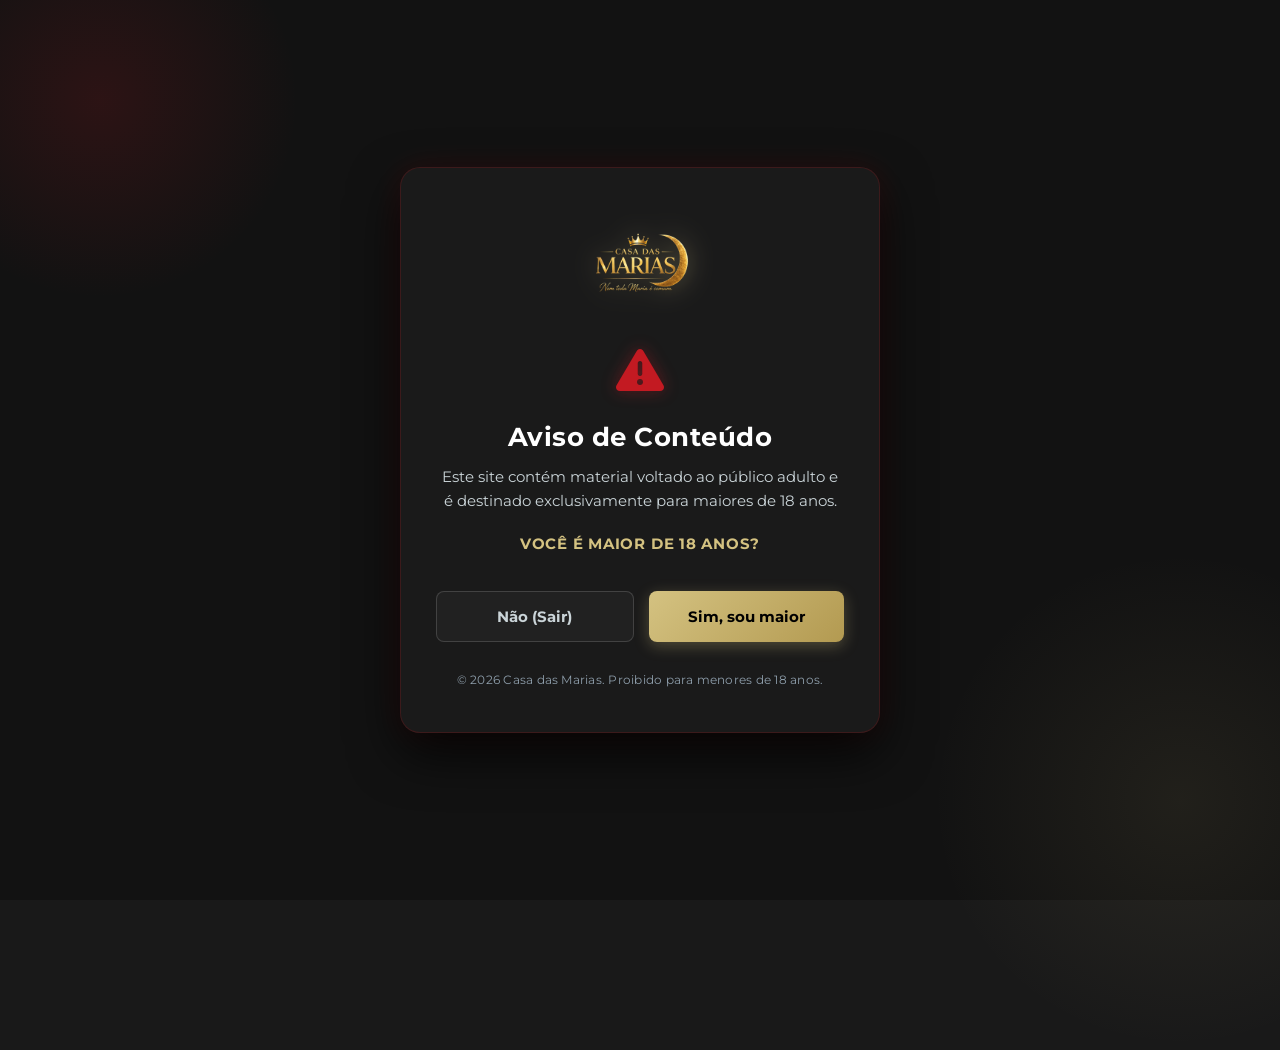
==== commit 46986fd9: "Add files via upload" ====
--- a/index.html
+++ b/index.html
@@ -3,354 +3,46 @@
 <head>
     <meta charset="UTF-8">
     <meta name="viewport" content="width=device-width, initial-scale=1.0">
-    <title>Casa das Marias | Premium Companion Lounge</title>
-    <!-- Google Fonts: Outfit (headings), Inter (body), Cinzel (logo), Playfair Display (titles) -->
+    <title>Casa das Marias | Verificação de Idade</title>
+    <!-- Google Fonts -->
     <link rel="preconnect" href="https://fonts.googleapis.com">
     <link rel="preconnect" href="https://fonts.gstatic.com" crossorigin>
-    <link href="https://fonts.googleapis.com/css2?family=Cinzel:wght@400;600;700;800&family=Inter:wght@300;400;500;600;700&family=Montserrat:ital,wght@0,300..800;1,300..800&family=Outfit:wght@300;400;500;600;700;800&family=Playfair+Display:ital,wght@0,400..900;1,400..900&display=swap" rel="stylesheet">
-    <!-- FontAwesome for Premium Icons -->
+    <link href="https://fonts.googleapis.com/css2?family=Cinzel:wght@600;700;800&family=Montserrat:wght@300;400;500;600;700;800&display=swap" rel="stylesheet">
+    <!-- FontAwesome -->
     <link rel="stylesheet" href="https://cdnjs.cloudflare.com/ajax/libs/font-awesome/6.4.0/css/all.min.css">
-    <!-- Main Style sheet -->
     <link rel="stylesheet" href="index.css">
 </head>
-<body>
-    <!-- Premium Header -->
-    <header class="app-header">
-        <div class="header-container">
-            <a href="#" class="logo-img-link" id="nav-logo">
-                <img src="assets/logo.png" alt="Casa das Marias" class="logo-img">
-            </a>
-            <nav class="main-nav" id="main-nav">
-                <a href="#" class="nav-link active" data-target="home">Início</a>
-                <a href="#lounge" class="nav-link" data-target="lounge">O Ambiente</a>
-                <a href="#models" class="nav-link" data-target="models">Acompanhantes</a>
-                <a href="#" class="nav-link admin-trigger" id="nav-admin-btn"><i class="fa-solid fa-lock-open"></i> Painel Admin</a>
-            </nav>
-            <button class="mobile-menu-toggle" id="menu-toggle" aria-label="Menu de Navegação">
-                <i class="fa-solid fa-bars"></i>
-            </button>
+<body class="gate-body">
+    <div class="gate-wrapper">
+        <div class="gate-brand">
+            <img src="assets/logo.png" alt="Casa das Marias" class="gate-logo">
         </div>
-    </header>
-
-    <!-- Main Container -->
-    <main class="main-content">
-        <!-- Hero Section (Portfolio Mode) -->
-        <section id="hero-view" class="hero-section">
-            <video autoplay muted loop playsinline webkit-playsinline class="hero-video-bg">
-                <source src="assets/video.mp4" type="video/mp4">
-            </video>
-            <div class="hero-overlay"></div>
-            <div class="hero-content">
-                <span class="hero-subtitle">Nem toda Maria é comum.</span>
-                <h1 class="hero-title">Onde o Luxo Encontra o Prazer</h1>
-                <p class="hero-description">Descubra uma casa exclusiva de atendimento das modelos: um lounge privativo de altíssimo padrão projetado para proporcionar encontros inesquecíveis com total sigilo.</p>
-                <div class="hero-ctas">
-                    <a href="#models" class="btn btn-primary btn-glow">Conhecer Acompanhantes</a>
-                    <a href="#lounge" class="btn btn-secondary">Conhecer o Lounge</a>
-                </div>
+        <div class="gate-content">
+            <div class="warning-icon">
+                <i class="fa-solid fa-triangle-exclamation"></i>
             </div>
-            <div class="scroll-indicator">
-                <span>Role para explorar</span>
-                <i class="fa-solid fa-chevron-down bounce"></i>
-            </div>
-        </section>
-        <!-- Stories Section -->
-        <section id="stories-view" class="stories-section-container">
-            <div class="stories-wrapper">
-                <div class="stories-header">
-                    <span class="stories-title"><i class="fa-solid fa-circle-play text-accent"></i> Stories das Marias</span>
-                    <span class="live-dot-indicator"><span class="dot-red blink"></span> Exclusivo</span>
-                </div>
-                <div class="stories-scroll-box" id="stories-container">
-                    <!-- Stories will be dynamically injected here -->
-                </div>
-            </div>
-        </section>
-
-        <!-- Companions Listing (Portfolio Mode) -->
-        <section id="portfolio-view" class="section-container portfolio-section">
-            <div class="section-header">
-                <h2 class="section-title">Nossas Acompanhantes</h2>
-                <div class="title-underline"></div>
-                <p class="section-subtitle">Garotas exclusivas com atendimento personalizado e máxima discrição.</p>
-            </div>
-
-            <!-- Search & Filter Controls -->
-            <div class="filter-controls-container glass-panel">
-                <div class="search-bar">
-                    <i class="fa-solid fa-magnifying-glass search-icon"></i>
-                    <input type="text" id="search-input" placeholder="Pesquisar por nome...">
-                </div>
-                <div class="filter-options">
-                    <span class="filter-label">Tags:</span>
-                    <div class="filter-tags" id="filter-tags-container">
-                        <button class="filter-btn active" data-filter="all">Todas</button>
-                        <button class="filter-btn" data-filter="Loiras">Loiras</button>
-                        <button class="filter-btn" data-filter="Morenas">Morenas</button>
-                        <button class="filter-btn" data-filter="Ruivas">Ruivas</button>
-                        <button class="filter-btn" data-filter="VIP">VIP</button>
-                        <button class="filter-btn" data-filter="Novidade">Novidades</button>
-                    </div>
-                </div>
-            </div>
-
-            <!-- Companions Grid -->
-            <div class="companions-grid" id="companions-grid">
-                <!-- Companion Cards will be injected dynamically -->
-            </div>
-        </section>
-
-        <!-- Lounge Section (Dynamic Presentation) -->
-        <section id="lounge-view" class="section-container lounge-section"></section>
-
-        <!-- Manager Dashboard View (Hidden by Default) -->
-        <section id="admin-view" class="section-container admin-section hidden">
-            <!-- Dashboard Content will be injected dynamically -->
-        </section>
-    </main>
-
-    <!-- Footer -->
-    <footer class="app-footer">
-        <div class="footer-container">
-            <div class="footer-brand">
-                <a href="#" class="logo-img-link">
-                    <img src="assets/logo.png" alt="Casa das Marias" class="logo-img footer-logo-img">
-                </a>
-                <p>O ambiente mais exclusivo e as companhias mais sofisticadas da região. Nem toda Maria é comum.</p>
-            </div>
-            <div class="footer-links">
-                <h3>Links Úteis</h3>
-                <ul>
-                    <li><a href="#lounge">O Ambiente</a></li>
-                    <li><a href="#models">Nossas Modelos</a></li>
-                    <li><a href="#" class="admin-trigger"><i class="fa-solid fa-user-gear"></i> Painel Administrativo</a></li>
-                </ul>
-            </div>
-            <div class="footer-contact">
-                <h3>Agendamentos</h3>
-                <p><i class="fa-brands fa-whatsapp"></i> <a href="https://wa.me/5511999998888" target="_blank" style="color: inherit; text-decoration: none; transition: color 0.2s;">Agendamentos via WhatsApp</a></p>
-                <p><i class="fa-solid fa-clock"></i> Todos os dias — 24 horas</p>
-                <div class="social-icons">
-                    <a href="https://wa.me/5511999998888" target="_blank" class="social-icon wa-link"><i class="fa-brands fa-whatsapp"></i></a>
-                    <a href="#" class="social-icon"><i class="fa-brands fa-instagram"></i></a>
-                </div>
-            </div>
+            <h2>Aviso de Conteúdo</h2>
+            <p class="gate-subtitle">Este site contém material voltado ao público adulto e é destinado exclusivamente para maiores de 18 anos.</p>
+            <p class="gate-question">Você é maior de 18 anos?</p>
         </div>
-        <div class="footer-bottom">
-            <p>&copy; 2026 Casa das Marias. Todos os direitos reservados. Proibido para menores de 18 anos.</p>
+        <div class="gate-actions">
+            <button class="btn btn-exit" id="gate-exit-btn">Não (Sair)</button>
+            <button class="btn btn-enter" id="gate-enter-btn">Sim, sou maior</button>
         </div>
-    </footer>
-
-    <!-- App Modals -->
-    
-    <!-- Stories Modal -->
-    <div class="modal-overlay hidden" id="story-modal">
-        <div class="story-player-container">
-            <button class="story-close-btn" id="story-close-btn"><i class="fa-solid fa-xmark"></i></button>
-            
-            <div class="story-progress-bar" id="story-progress-bar">
-                <!-- Segmented progress bars will be injected dynamically -->
-            </div>
-            
-            <div class="story-header-info">
-                <img src="" alt="" class="story-header-avatar" id="story-header-avatar">
-                <div class="story-header-text">
-                    <span class="story-header-name" id="story-header-name">Modelo</span>
-                    <span class="story-header-time"><span class="live-dot-indicator"><span class="dot-red blink" style="margin-right: 4px;"></span> ONLINE</span></span>
-                </div>
-            </div>
-            
-            <div class="story-video-wrapper">
-                <video id="story-video" playsinline webkit-playsinline></video>
-                <div class="story-video-loader" id="story-video-loader">
-                    <i class="fa-solid fa-circle-notch fa-spin"></i>
-                </div>
-            </div>
-            
-            <div class="story-controls-overlay">
-                <button class="story-ctrl-btn" id="story-play-pause-btn" title="Pausar/Reproduzir"><i class="fa-solid fa-pause"></i></button>
-                <button class="story-ctrl-btn" id="story-audio-btn" title="Ativar Som"><i class="fa-solid fa-volume-xmark"></i></button>
-            </div>
-            
-            <div class="story-nav-tap story-nav-left" id="story-nav-left-tap"></div>
-            <div class="story-nav-tap story-nav-right" id="story-nav-right-tap"></div>
-            
-            <button class="story-arrow-btn story-arrow-left" id="story-arrow-left"><i class="fa-solid fa-chevron-left"></i></button>
-            <button class="story-arrow-btn story-arrow-right" id="story-arrow-right"><i class="fa-solid fa-chevron-right"></i></button>
-            
-            <div class="story-footer-action">
-                <a href="#" target="_blank" class="btn btn-primary story-book-btn btn-glow" id="story-book-btn">
-                    <i class="fa-brands fa-whatsapp"></i> Agendar Agora
-                </a>
-            </div>
-        </div>
-    </div>
-    
-    <!-- Profile Detail Modal -->
-    <div class="modal-overlay hidden" id="profile-modal">
-        <div class="modal-container glass-panel detail-modal-container">
-            <button class="modal-close-btn" id="profile-modal-close"><i class="fa-solid fa-xmark"></i></button>
-            <div class="modal-body-content" id="profile-modal-content">
-                <!-- Dynamic detail profile data will be injected here -->
-            </div>
+        <div class="gate-footer">
+            <p>&copy; 2026 Casa das Marias. Proibido para menores de 18 anos.</p>
         </div>
     </div>
 
-    <!-- Admin Form Modal (Add/Edit companion) -->
-    <div class="modal-overlay hidden" id="admin-form-modal">
-        <div class="modal-container glass-panel admin-form-container">
-            <button class="modal-close-btn" id="admin-form-close"><i class="fa-solid fa-xmark"></i></button>
-            <div class="admin-form-header">
-                <h3 id="form-modal-title">Adicionar Nova Modelo</h3>
-            </div>
-            <form id="companion-form" class="companion-form">
-                <input type="hidden" id="form-girl-id">
-                
-                <div class="form-row">
-                    <div class="form-group">
-                        <label for="form-name">Nome Completo *</label>
-                        <input type="text" id="form-name" required placeholder="Ex: Sophia Smith">
-                    </div>
-                    <div class="form-group">
-                        <label for="form-age">Idade *</label>
-                        <input type="number" id="form-age" required min="18" max="99" placeholder="Ex: 23">
-                    </div>
-                </div>
+    <script>
+        document.getElementById('gate-enter-btn').addEventListener('click', function() {
+            localStorage.setItem('marias_age_verified', 'true');
+            window.location.href = 'main.html';
+        });
 
-                <div class="form-row">
-                    <div class="form-group">
-                        <label for="form-height">Altura (m) *</label>
-                        <input type="number" id="form-height" required step="0.01" min="1.0" max="2.5" placeholder="Ex: 1.68">
-                    </div>
-                    <div class="form-group">
-                        <label for="form-weight">Peso (kg) *</label>
-                        <input type="number" id="form-weight" required min="30" max="200" placeholder="Ex: 55">
-                    </div>
-                </div>
-
-                <div class="form-row">
-                    <div class="form-group">
-                        <label for="form-hair">Cor do Cabelo *</label>
-                        <input type="text" id="form-hair" required placeholder="Ex: Loiro, Castanho, Ruivo">
-                    </div>
-                    <div class="form-group">
-                        <label for="form-eyes">Cor dos Olhos *</label>
-                        <input type="text" id="form-eyes" required placeholder="Ex: Verdes, Azuis, Castanhos">
-                    </div>
-                </div>
-
-                <div class="form-row form-row-3col">
-                    <div class="form-group">
-                        <label for="form-rate-quick">Cachê / Rapidinha (R$) *</label>
-                        <input type="number" id="form-rate-quick" required min="0" placeholder="Ex: 250">
-                    </div>
-                    <div class="form-group">
-                        <label for="form-rate-half">Cachê / Meia Hora (R$) *</label>
-                        <input type="number" id="form-rate-half" required min="0" placeholder="Ex: 350">
-                    </div>
-                    <div class="form-group">
-                        <label for="form-rate-hour">Cachê / Hora (R$) *</label>
-                        <input type="number" id="form-rate-hour" required min="0" placeholder="Ex: 450">
-                    </div>
-                </div>
-
-                <div class="form-row">
-                    <div class="form-group">
-                        <label for="form-whatsapp">WhatsApp do Representante *</label>
-                        <input type="text" id="form-whatsapp" required placeholder="Ex: 5511999998888 (somente números)">
-                        <small class="form-tip">Código do país + DDD + Número (ex: 5511999998888)</small>
-                    </div>
-                    <div class="form-group">
-                        <label for="form-badge">Selo Especial</label>
-                        <select id="form-badge">
-                            <option value="">Nenhum</option>
-                            <option value="VIP">VIP</option>
-                            <option value="Novidade">Novidade</option>
-                            <option value="Destaque">Destaque</option>
-                        </select>
-                    </div>
-                </div>
-
-                <div class="form-row">
-                    <div class="form-group">
-                        <label for="form-image">Imagem da Modelo</label>
-                        <select id="form-image">
-                            <option value="assets/model_sophia.png">Sophia (Blonde)</option>
-                            <option value="assets/model_valentina.png">Valentina (Brunette)</option>
-                            <option value="assets/model_gabriela.png">Gabriela (Redhead)</option>
-                            <option value="assets/model_isabella.png">Isabella (Dark Hair)</option>
-                        </select>
-                        <small class="form-tip">Utilizando fotos premium pré-carregadas</small>
-                    </div>
-                    <div class="form-group">
-                        <label for="form-availability">Disponibilidade *</label>
-                        <select id="form-availability" required>
-                            <option value="disponivel">Disponível</option>
-                            <option value="ocupada">Indisponível / Ocupada</option>
-                        </select>
-                    </div>
-                </div>
-
-                <div class="form-row">
-                    <div class="form-group">
-                        <label for="form-story-video">Vídeo do Stories (Caminho ou Link MP4)</label>
-                        <input type="text" id="form-story-video" placeholder="Ex: assets/video.mp4 ou https://exemplo.com/video.mp4">
-                        <small class="form-tip">Caminho do arquivo local ou link para o vídeo vertical. Deixe em branco para usar o vídeo padrão.</small>
-                    </div>
-                </div>
-
-                <div class="form-row">
-                    <div class="form-group">
-                        <label for="form-order">Ordem de Destaque / Prioridade *</label>
-                        <input type="number" id="form-order" required min="1" placeholder="Ex: 1 (aparece primeiro)">
-                        <small class="form-tip">Números menores aparecem na frente no site</small>
-                    </div>
-                    <div class="form-group" style="flex-direction: row; align-items: center; gap: 10px; margin-top: auto; padding-bottom: 12px;">
-                        <input type="checkbox" id="form-hide-specs" style="width: auto; cursor: pointer;">
-                        <label for="form-hide-specs" style="cursor: pointer; margin-bottom: 0;">Ocultar Altura e Peso no Perfil</label>
-                    </div>
-                </div>
-
-                <div class="form-group">
-                    <label for="form-services">Serviços Oferecidos * <small>(Separados por vírgula)</small></label>
-                    <input type="text" id="form-services" required placeholder="Ex: Massagem, Jantar, Viagem, Fetiche básico">
-                </div>
-
-                <div class="form-group">
-                    <label for="form-description">Descrição Completa / Bio *</label>
-                    <textarea id="form-description" rows="4" required placeholder="Escreva uma biografia envolvente, hobbies, personalidade..."></textarea>
-                </div>
-
-                <div class="form-actions">
-                    <button type="button" class="btn btn-secondary" id="form-cancel-btn">Cancelar</button>
-                    <button type="submit" class="btn btn-primary">Salvar Perfil</button>
-                </div>
-            </form>
-        </div>
-    </div>
-
-    <!-- Manager Password Modal -->
-    <div class="modal-overlay hidden" id="auth-modal">
-        <div class="modal-container glass-panel auth-modal-container">
-            <button class="modal-close-btn" id="auth-modal-close"><i class="fa-solid fa-xmark"></i></button>
-            <div class="auth-header">
-                <i class="fa-solid fa-shield-halved auth-icon"></i>
-                <h3>Autenticação do Gerente</h3>
-                <p>Insira a senha de acesso para entrar no Painel Administrativo.</p>
-            </div>
-            <div class="auth-body">
-                <div class="form-group">
-                    <label for="auth-password">Senha de Acesso</label>
-                    <input type="password" id="auth-password" placeholder="Digite a senha...">
-                    <small id="auth-error-msg" class="auth-error-msg hidden">Senha incorreta. Tente novamente.</small>
-                    <small class="form-tip">Dica: A senha padrão é <strong>admin123</strong></small>
-                </div>
-                <button type="button" class="btn btn-primary w-full" id="auth-submit-btn">Entrar no Painel</button>
-            </div>
-        </div>
-    </div>
-
-    <!-- Core App Logic -->
-    <script src="js/app.js"></script>
+        document.getElementById('gate-exit-btn').addEventListener('click', function() {
+            window.location.href = 'https://www.google.com';
+        });
+    </script>
 </body>
 </html>
--- a/index.css
+++ b/index.css
@@ -2343,4 +2343,331 @@
 
 .lounge-panel-content {
     padding: 30px 20px 10px;
+}
+
+/* --- Rules & Hosting Section --- */
+.rules-intro-card {
+    background: rgba(226, 83, 82, 0.05);
+    border: 1px dashed var(--color-accent);
+    border-radius: var(--border-radius-md);
+    padding: 20px 24px;
+    margin-bottom: 30px;
+    display: flex;
+    align-items: center;
+    gap: 20px;
+}
+
+.rules-intro-icon {
+    font-size: 2.2rem;
+    color: var(--color-accent);
+    flex-shrink: 0;
+}
+
+.rules-intro-text h4 {
+    font-size: 1.1rem;
+    font-weight: 700;
+    margin-bottom: 4px;
+    color: var(--text-primary);
+}
+
+.rules-intro-text p {
+    font-size: 0.9rem;
+    color: var(--text-secondary);
+    line-height: 1.5;
+    margin: 0;
+}
+
+.rules-grid {
+    display: grid;
+    grid-template-columns: repeat(auto-fill, minmax(280px, 1fr));
+    gap: 24px;
+    margin-bottom: 40px;
+}
+
+.rule-card {
+    background: rgba(255, 255, 255, 0.02);
+    border: 1px solid rgba(255, 255, 255, 0.06);
+    border-radius: var(--border-radius-md);
+    padding: 24px;
+    transition: var(--transition-smooth);
+}
+
+.rule-card:hover {
+    transform: translateY(-4px);
+    border-color: var(--color-gold);
+    background: rgba(212, 194, 129, 0.03);
+}
+
+.rule-card-header {
+    display: flex;
+    align-items: center;
+    gap: 16px;
+    margin-bottom: 14px;
+}
+
+.rule-card-icon-box {
+    width: 44px;
+    height: 44px;
+    border-radius: var(--border-radius-sm);
+    background: rgba(212, 194, 129, 0.1);
+    border: 1px solid rgba(212, 194, 129, 0.25);
+    color: var(--color-gold);
+    display: flex;
+    align-items: center;
+    justify-content: center;
+    font-size: 1.2rem;
+    flex-shrink: 0;
+}
+
+.rule-card-header h4 {
+    font-size: 1.05rem;
+    font-weight: 700;
+    color: var(--text-primary);
+}
+
+.rule-card-content {
+    font-size: 0.9rem;
+    color: var(--text-secondary);
+    line-height: 1.6;
+}
+
+.rule-card-content ul {
+    list-style: none;
+    padding-left: 0;
+}
+
+.rule-card-content li {
+    margin-bottom: 8px;
+    position: relative;
+    padding-left: 16px;
+}
+
+.rule-card-content li::before {
+    content: "•";
+    color: var(--color-accent);
+    font-weight: bold;
+    display: inline-block;
+    width: 1em;
+    margin-left: -16px;
+    position: absolute;
+}
+
+.rule-card-content strong {
+    color: var(--color-gold);
+}
+
+/* Companion Apply CTA (Quero Local) */
+.rules-apply-container {
+    background: linear-gradient(135deg, rgba(212, 194, 129, 0.05) 0%, rgba(226, 83, 82, 0.05) 100%);
+    border: 1px solid rgba(212, 194, 129, 0.2);
+    border-radius: var(--border-radius-lg);
+    padding: 35px 30px;
+    text-align: center;
+    box-shadow: var(--shadow-premium);
+    max-width: 800px;
+    margin: 0 auto 20px;
+}
+
+.rules-apply-title {
+    font-size: 1.5rem;
+    font-weight: 700;
+    color: var(--color-gold);
+    margin-bottom: 12px;
+}
+
+.rules-apply-subtitle {
+    font-size: 0.95rem;
+    color: var(--text-secondary);
+    max-width: 600px;
+    margin: 0 auto 25px;
+    line-height: 1.6;
+}
+
+.btn-apply-companion {
+    padding: 16px 36px;
+    font-size: 1.05rem;
+    background: linear-gradient(135deg, var(--color-gold), #b39a51);
+    color: #000;
+    font-weight: 750;
+    box-shadow: 0 4px 15px rgba(212, 194, 129, 0.3);
+    border-radius: var(--border-radius-sm);
+    display: inline-flex;
+    align-items: center;
+    gap: 10px;
+    cursor: pointer;
+    transition: var(--transition-smooth);
+}
+
+.btn-apply-companion:hover {
+    transform: translateY(-3px);
+    box-shadow: 0 8px 25px rgba(212, 194, 129, 0.5);
+    background: linear-gradient(135deg, #e5d59a, var(--color-gold));
+}
+
+.btn-apply-companion i {
+    font-size: 1.25rem;
+}
+
+/* ==========================================================================
+   AGE GATE (VERIFICAÇÃO DE IDADE) SYSTEM
+   ========================================================================== */
+
+.gate-body {
+    background-color: #121212;
+    color: #FFFFFF;
+    font-family: 'Montserrat', sans-serif;
+    min-height: 100vh;
+    display: flex;
+    align-items: center;
+    justify-content: center;
+    padding: 20px;
+    overflow: hidden;
+    position: relative;
+}
+
+/* Beautiful glowing dark red background blobs */
+.gate-body::before {
+    content: '';
+    position: absolute;
+    width: 400px;
+    height: 400px;
+    background: radial-gradient(circle, rgba(195, 26, 34, 0.15) 0%, rgba(0, 0, 0, 0) 70%);
+    top: -100px;
+    left: -100px;
+    z-index: 0;
+}
+
+.gate-body::after {
+    content: '';
+    position: absolute;
+    width: 500px;
+    height: 500px;
+    background: radial-gradient(circle, rgba(212, 194, 129, 0.08) 0%, rgba(0, 0, 0, 0) 70%);
+    bottom: -150px;
+    right: -150px;
+    z-index: 0;
+}
+
+.gate-wrapper {
+    position: relative;
+    z-index: 2;
+    width: 100%;
+    max-width: 480px;
+    background: rgba(30, 30, 30, 0.75);
+    backdrop-filter: blur(20px);
+    -webkit-backdrop-filter: blur(20px);
+    border: 1px solid rgba(195, 26, 34, 0.2);
+    border-radius: 20px;
+    padding: 45px 35px;
+    text-align: center;
+    box-shadow: 0 20px 50px rgba(0, 0, 0, 0.8), 0 0 30px rgba(195, 26, 34, 0.15);
+    animation: gateScaleIn 0.5s cubic-bezier(0.34, 1.56, 0.64, 1);
+}
+
+@keyframes gateScaleIn {
+    from {
+        opacity: 0;
+        transform: scale(0.95);
+    }
+    to {
+        opacity: 1;
+        transform: scale(1);
+    }
+}
+
+.gate-logo {
+    height: 100px;
+    width: auto;
+    object-fit: contain;
+    mix-blend-mode: screen;
+    margin-bottom: 25px;
+    filter: drop-shadow(0 0 12px rgba(212, 194, 129, 0.4));
+}
+
+.warning-icon {
+    font-size: 3rem;
+    color: #C31A22;
+    filter: drop-shadow(0 0 8px rgba(195, 26, 34, 0.4));
+    margin-bottom: 20px;
+}
+
+.gate-wrapper h2 {
+    font-family: 'Montserrat', sans-serif;
+    font-weight: 700;
+    font-size: 1.65rem;
+    color: #FFFFFF;
+    margin-bottom: 12px;
+    letter-spacing: 0.02em;
+}
+
+.gate-subtitle {
+    font-size: 0.95rem;
+    color: #CAD4D8;
+    line-height: 1.6;
+    margin-bottom: 20px;
+}
+
+.gate-question {
+    font-size: 0.95rem;
+    font-weight: 700;
+    color: #D4C281;
+    line-height: 1.5;
+    margin-bottom: 35px;
+    text-transform: uppercase;
+    letter-spacing: 0.05em;
+}
+
+.gate-actions {
+    display: flex;
+    gap: 15px;
+    justify-content: center;
+    margin-bottom: 30px;
+}
+
+.gate-actions .btn {
+    flex: 1;
+    padding: 15px 24px;
+    font-size: 0.95rem;
+    font-weight: 700;
+    font-family: 'Montserrat', sans-serif;
+    border-radius: 8px;
+    cursor: pointer;
+    transition: all 0.3s cubic-bezier(0.4, 0, 0.2, 1);
+    border: none;
+    display: inline-flex;
+    align-items: center;
+    justify-content: center;
+    gap: 8px;
+}
+
+.gate-actions .btn-exit {
+    background: rgba(255, 255, 255, 0.03);
+    border: 1px solid rgba(255, 255, 255, 0.15);
+    color: #CAD4D8;
+}
+
+.gate-actions .btn-exit:hover {
+    background: #C31A22;
+    border-color: #C31A22;
+    color: #FFFFFF;
+    transform: translateY(-2px);
+    box-shadow: 0 6px 20px rgba(195, 26, 34, 0.45);
+}
+
+.gate-actions .btn-enter {
+    background: linear-gradient(135deg, #D4C281, #b39a51);
+    color: #000000;
+    box-shadow: 0 4px 15px rgba(212, 194, 129, 0.3);
+}
+
+.gate-actions .btn-enter:hover {
+    transform: translateY(-2px);
+    box-shadow: 0 8px 25px rgba(212, 194, 129, 0.5);
+    background: linear-gradient(135deg, #e5d59a, #D4C281);
+}
+
+.gate-footer {
+    font-size: 0.75rem;
+    color: #8E9EAB;
+    letter-spacing: 0.02em;
 }
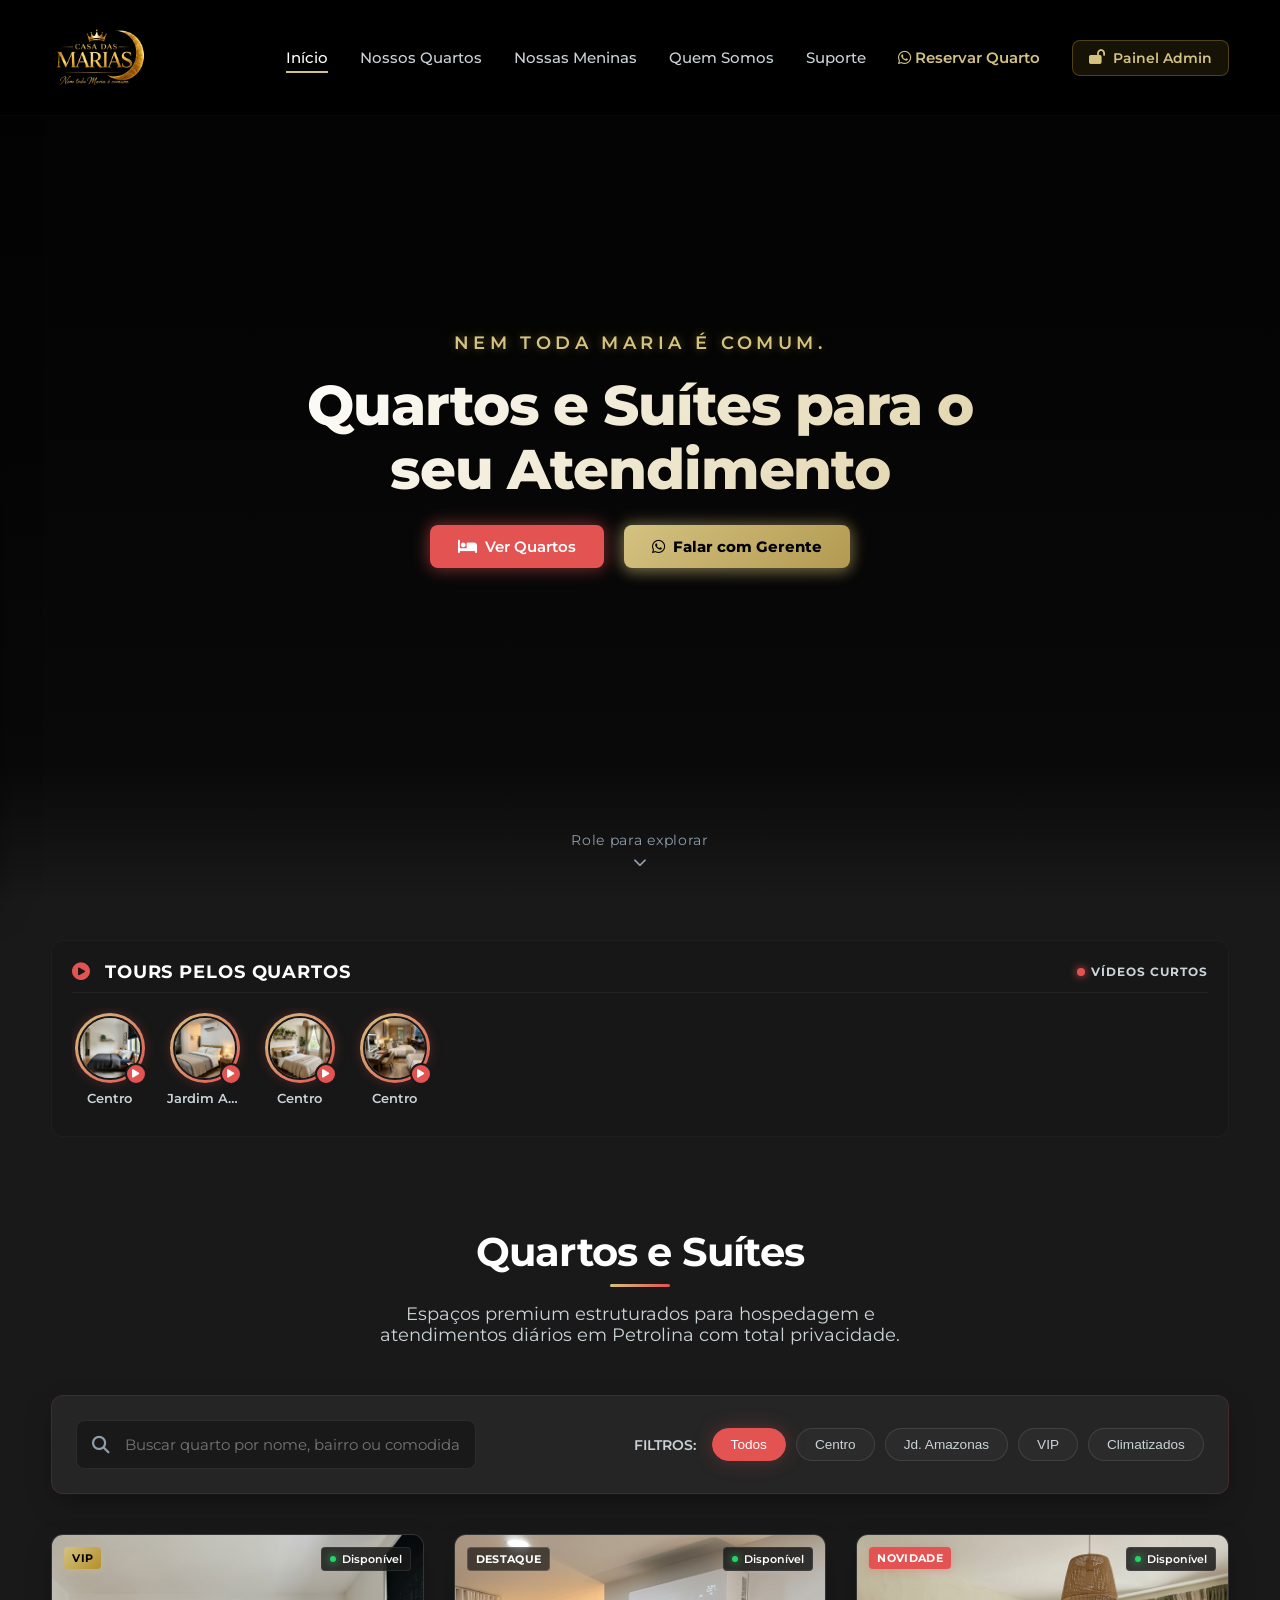
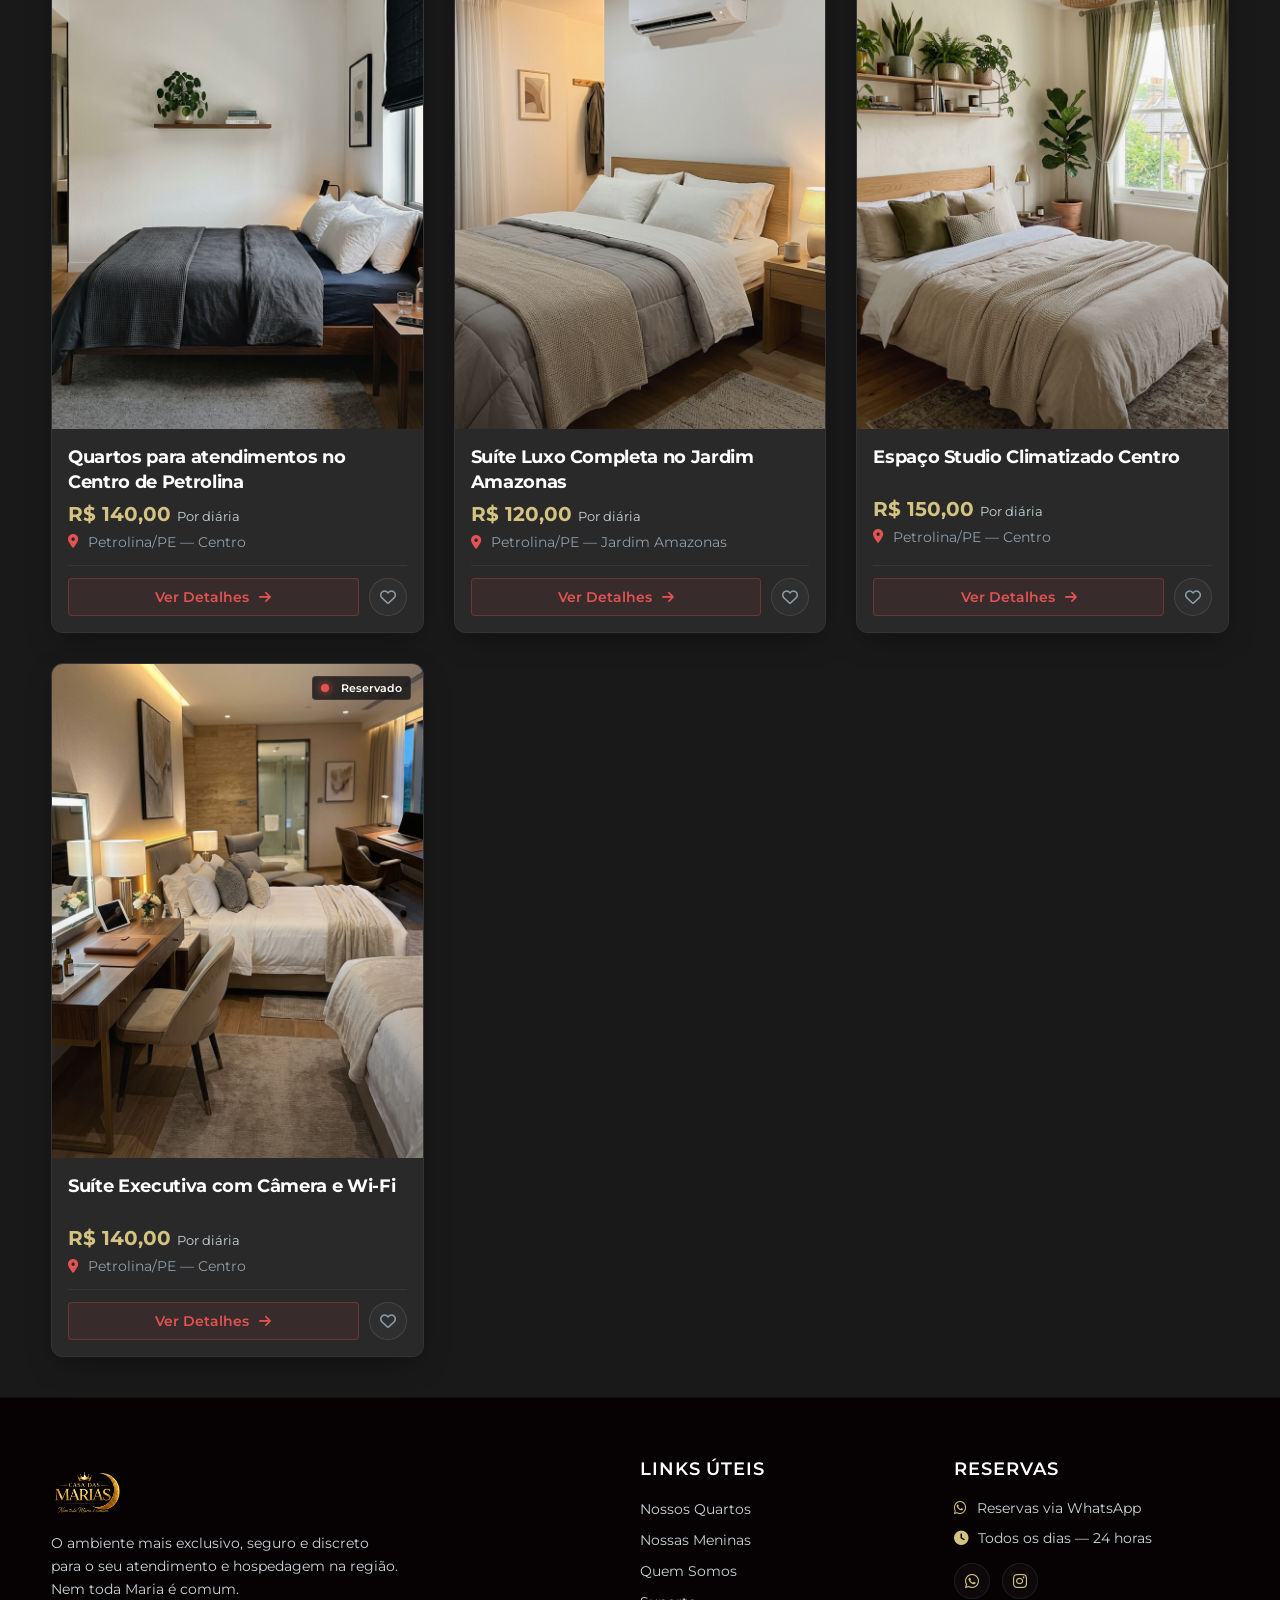
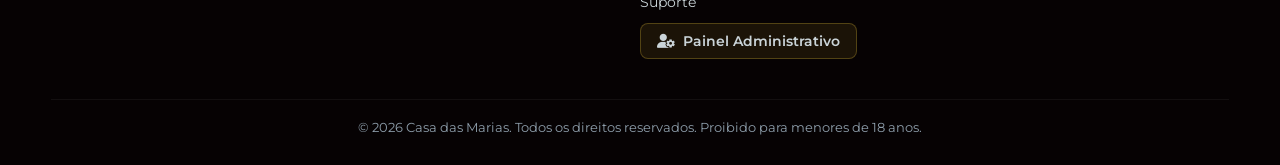
==== commit 53413ca8: "att" ====
--- a/index.html
+++ b/index.html
@@ -1,48 +1,421 @@
 <!DOCTYPE html>
 <html lang="pt-BR">
+
 <head>
     <meta charset="UTF-8">
     <meta name="viewport" content="width=device-width, initial-scale=1.0">
-    <title>Casa das Marias | Verificação de Idade</title>
-    <!-- Google Fonts -->
+    <title>Casa das Marias | Locação de Quartos e Suítes Premium</title>
+    <!-- Google Fonts: Outfit, Inter, Cinzel, Montserrat -->
     <link rel="preconnect" href="https://fonts.googleapis.com">
     <link rel="preconnect" href="https://fonts.gstatic.com" crossorigin>
-    <link href="https://fonts.googleapis.com/css2?family=Cinzel:wght@600;700;800&family=Montserrat:wght@300;400;500;600;700;800&display=swap" rel="stylesheet">
-    <!-- FontAwesome -->
+    <link href="https://fonts.googleapis.com/css2?family=Cinzel:wght@400;600;700;800&family=Inter:wght@300;400;500;600;700&family=Montserrat:ital,wght@0,300..800;1,300..800&family=Outfit:wght@300;400;500;600;700;800&display=swap" rel="stylesheet">
+    <!-- FontAwesome for Premium Icons -->
     <link rel="stylesheet" href="https://cdnjs.cloudflare.com/ajax/libs/font-awesome/6.4.0/css/all.min.css">
+    <!-- Main Style sheet -->
     <link rel="stylesheet" href="index.css">
 </head>
-<body class="gate-body">
-    <div class="gate-wrapper">
-        <div class="gate-brand">
-            <img src="assets/logo.png" alt="Casa das Marias" class="gate-logo">
-        </div>
-        <div class="gate-content">
-            <div class="warning-icon">
-                <i class="fa-solid fa-triangle-exclamation"></i>
-            </div>
-            <h2>Aviso de Conteúdo</h2>
-            <p class="gate-subtitle">Este site contém material voltado ao público adulto e é destinado exclusivamente para maiores de 18 anos.</p>
-            <p class="gate-question">Você é maior de 18 anos?</p>
-        </div>
-        <div class="gate-actions">
-            <button class="btn btn-exit" id="gate-exit-btn">Não (Sair)</button>
-            <button class="btn btn-enter" id="gate-enter-btn">Sim, sou maior</button>
-        </div>
-        <div class="gate-footer">
-            <p>&copy; 2026 Casa das Marias. Proibido para menores de 18 anos.</p>
+
+<body data-page="rooms">
+    <!-- Mobile Sidebar Drawer (Fatal Model Style) -->
+    <div class="drawer-overlay" id="drawer-overlay"></div>
+    <aside class="sidebar-drawer" id="sidebar-drawer">
+        <div class="drawer-close-btn" id="drawer-close-btn">
+            <i class="fa-solid fa-xmark"></i>
+        </div>
+        <div class="drawer-profile">
+            <div class="profile-avatar">
+                <img src="assets/logo.png" alt="Casa das Marias Logo">
+            </div>
+            <div class="profile-info">
+                <h4 class="profile-name">Casa das Marias</h4>
+                <p class="profile-location">Petrolina - PE</p>
+                <div class="profile-link-container">
+                    <span class="profile-link-text" id="share-link-text">casadasmariass.com</span>
+                    <button class="copy-link-btn" id="copy-share-link" title="Copiar Link">
+                        <i class="fa-regular fa-copy"></i>
+                    </button>
+                </div>
+            </div>
+        </div>
+        <nav class="drawer-nav">
+            <a href="index.html" class="drawer-link active"><i class="fa-solid fa-house"></i> Início</a>
+            <a href="#portfolio-view" class="drawer-link"><i class="fa-solid fa-bed"></i> Nossos Quartos</a>
+            <a href="girls.html" class="drawer-link"><i class="fa-solid fa-venus"></i> Nossas Meninas</a>
+            <a href="about.html" class="drawer-link"><i class="fa-solid fa-circle-info"></i> Quem Somos</a>
+            <a href="support.html" class="drawer-link"><i class="fa-solid fa-headset"></i> Suporte</a>
+            <a href="https://instagram.com/casadasmarias_privee" target="_blank" class="drawer-link"><i class="fa-brands fa-instagram"></i> Instagram</a>
+            <a href="#" class="drawer-link admin-trigger"><i class="fa-solid fa-lock"></i> Painel Admin</a>
+        </nav>
+        <div class="drawer-footer-action">
+            <a href="https://wa.me/5575982897249?text=Olá! Gostaria de consultar a disponibilidade de quartos para alugar na Casa das Marias." target="_blank" class="btn btn-gold btn-glow w-full">
+                <i class="fa-brands fa-whatsapp"></i> Reservar Quarto
+            </a>
+        </div>
+    </aside>
+
+    <!-- Premium Header -->
+    <header class="app-header">
+        <div class="header-container">
+            <a href="index.html" class="logo-img-link" id="nav-logo">
+                <img src="assets/logo.png" alt="Casa das Marias" class="logo-img">
+            </a>
+            <nav class="main-nav" id="main-nav">
+                <a href="index.html" class="nav-link active" data-target="home">Início</a>
+                <a href="#portfolio-view" class="nav-link" data-target="models">Nossos Quartos</a>
+                <a href="girls.html" class="nav-link" data-target="girls">Nossas Meninas</a>
+                <a href="about.html" class="nav-link" data-target="about">Quem Somos</a>
+                <a href="support.html" class="nav-link" data-target="support">Suporte</a>
+                <a href="https://wa.me/5575982897249?text=Olá! Gostaria de consultar a disponibilidade de quartos na Casa das Marias." target="_blank" class="nav-link nav-apply-btn" id="nav-apply-btn"><i class="fa-brands fa-whatsapp"></i> Reservar Quarto</a>
+                <a href="#" class="nav-link admin-trigger" id="nav-admin-btn"><i class="fa-solid fa-lock-open"></i> Painel Admin</a>
+            </nav>
+            <button class="mobile-menu-toggle" id="menu-toggle" aria-label="Menu de Navegação">
+                <i class="fa-solid fa-bars"></i>
+            </button>
+        </div>
+    </header>
+
+    <!-- Main Container -->
+    <main class="main-content">
+        <!-- Hero Section (Portfolio Mode) -->
+        <section id="hero-view" class="hero-section">
+            <video autoplay muted loop playsinline webkit-playsinline class="hero-video-bg">
+                <source src="assets/video.mp4" type="video/mp4">
+            </video>
+            <div class="hero-overlay"></div>
+            <div class="hero-content">
+                <span class="hero-subtitle">Nem toda Maria é comum.</span>
+                <h1 class="hero-title">Quartos e Suítes para o seu Atendimento</h1>
+                <div class="hero-ctas">
+                    <a href="#portfolio-view" class="btn btn-primary btn-glow" id="hero-client-btn"><i class="fa-solid fa-bed"></i> Ver Quartos</a>
+                    <a href="https://wa.me/5575982897249?text=Olá! Gostaria de consultar a disponibilidade de quartos na Casa das Marias." target="_blank" class="btn btn-gold btn-glow" id="hero-apply-btn"><i class="fa-brands fa-whatsapp"></i> Falar com Gerente</a>
+                </div>
+            </div>
+            <div class="scroll-indicator">
+                <span>Role para explorar</span>
+                <i class="fa-solid fa-chevron-down bounce"></i>
+            </div>
+        </section>
+
+        <!-- Stories/Tours Section -->
+        <section id="stories-view" class="stories-section-container">
+            <div class="stories-wrapper">
+                <div class="stories-header">
+                    <span class="stories-title"><i class="fa-solid fa-circle-play text-accent"></i> Tours pelos Quartos</span>
+                    <span class="live-dot-indicator"><span class="dot-red blink"></span> Vídeos Curtos</span>
+                </div>
+                <div class="stories-scroll-box" id="stories-container">
+                    <!-- Stories will be dynamically injected here -->
+                </div>
+            </div>
+        </section>
+
+        <!-- Rooms Listing -->
+        <section id="portfolio-view" class="section-container portfolio-section">
+            <div class="section-header">
+                <h2 class="section-title">Quartos e Suítes</h2>
+                <div class="title-underline"></div>
+                <p class="section-subtitle">Espaços premium estruturados para hospedagem e atendimentos diários em Petrolina com total privacidade.</p>
+            </div>
+
+            <!-- Search & Filter Controls -->
+            <div class="filter-controls-container glass-panel">
+                <div class="search-bar">
+                    <i class="fa-solid fa-magnifying-glass search-icon"></i>
+                    <input type="text" id="search-input" placeholder="Buscar quarto por nome, bairro ou comodidade...">
+                </div>
+                <div class="filter-options">
+                    <span class="filter-label">Filtros:</span>
+                    <div class="filter-tags" id="filter-tags-container">
+                        <button class="filter-btn active" data-filter="all">Todos</button>
+                        <button class="filter-btn" data-filter="Centro">Centro</button>
+                        <button class="filter-btn" data-filter="Jardim Amazonas">Jd. Amazonas</button>
+                        <button class="filter-btn" data-filter="VIP">VIP</button>
+                        <button class="filter-btn" data-filter="Climatizado">Climatizados</button>
+                    </div>
+                </div>
+            </div>
+
+            <!-- Rooms Grid -->
+            <div class="companions-grid" id="companions-grid">
+                <!-- Room Cards will be injected dynamically -->
+            </div>
+        </section>
+
+        <!-- Manager Dashboard View (Hidden by Default) -->
+        <section id="admin-view" class="section-container admin-section hidden">
+            <!-- Dashboard Content will be injected dynamically -->
+        </section>
+    </main>
+
+    <!-- Footer -->
+    <footer class="app-footer">
+        <div class="footer-container">
+            <div class="footer-brand">
+                <a href="index.html" class="logo-img-link">
+                    <img src="assets/logo.png" alt="Casa das Marias" class="logo-img footer-logo-img">
+                </a>
+                <p>O ambiente mais exclusivo, seguro e discreto para o seu atendimento e hospedagem na região. Nem toda Maria é comum.</p>
+            </div>
+            <div class="footer-links">
+                <h3>Links Úteis</h3>
+                <ul>
+                    <li><a href="index.html#portfolio-view">Nossos Quartos</a></li>
+                    <li><a href="girls.html">Nossas Meninas</a></li>
+                    <li><a href="about.html">Quem Somos</a></li>
+                    <li><a href="support.html">Suporte</a></li>
+                    <li><a href="#" class="admin-trigger"><i class="fa-solid fa-user-gear"></i> Painel Administrativo</a></li>
+                </ul>
+            </div>
+            <div class="footer-contact">
+                <h3>Reservas</h3>
+                <p><i class="fa-brands fa-whatsapp"></i> <a href="https://wa.me/5575982897249" target="_blank" style="color: inherit; text-decoration: none; transition: color 0.2s;">Reservas via WhatsApp</a></p>
+                <p><i class="fa-solid fa-clock"></i> Todos os dias — 24 horas</p>
+                <div class="social-icons">
+                    <a href="https://wa.me/5575982897249" target="_blank" class="social-icon wa-link"><i class="fa-brands fa-whatsapp"></i></a>
+                    <a href="https://instagram.com/casadasmarias_privee" target="_blank" class="social-icon"><i class="fa-brands fa-instagram"></i></a>
+                </div>
+            </div>
+        </div>
+        <div class="footer-bottom">
+            <p>&copy; 2026 Casa das Marias. Todos os direitos reservados. Proibido para menores de 18 anos.</p>
+        </div>
+    </footer>
+
+    <!-- Mobile Bottom Navigation Bar -->
+    <nav class="mobile-bottom-nav">
+        <div class="mobile-bottom-nav-item active" id="bottom-nav-home">
+            <i class="fa-solid fa-house"></i>
+            <span>Início</span>
+        </div>
+        <div class="mobile-bottom-nav-item" id="bottom-nav-rooms">
+            <i class="fa-solid fa-bed"></i>
+            <span>Quartos</span>
+        </div>
+        <div class="mobile-bottom-nav-item center-btn-item" id="bottom-nav-add">
+            <div class="mobile-bottom-nav-center-btn">
+                <i class="fa-solid fa-plus"></i>
+            </div>
+        </div>
+        <div class="mobile-bottom-nav-item" id="bottom-nav-girls">
+            <i class="fa-solid fa-venus"></i>
+            <span>Meninas</span>
+        </div>
+        <div class="mobile-bottom-nav-item" id="bottom-nav-menu">
+            <i class="fa-solid fa-user"></i>
+            <span>Menu</span>
+        </div>
+    </nav>
+
+    <!-- App Modals -->
+
+    <!-- Stories Modal -->
+    <div class="modal-overlay hidden" id="story-modal">
+        <div class="story-player-container">
+            <button class="story-close-btn" id="story-close-btn"><i class="fa-solid fa-xmark"></i></button>
+
+            <div class="story-progress-bar" id="story-progress-bar">
+                <!-- Segmented progress bars will be injected dynamically -->
+            </div>
+
+            <div class="story-header-info">
+                <img src="" alt="" class="story-header-avatar" id="story-header-avatar">
+                <div class="story-header-text">
+                    <span class="story-header-name" id="story-header-name">Quarto</span>
+                    <span class="story-header-time"><span class="live-dot-indicator"><span class="dot-red blink" style="margin-right: 4px;"></span> TOUR</span></span>
+                </div>
+            </div>
+
+            <div class="story-video-wrapper">
+                <video id="story-video" playsinline webkit-playsinline></video>
+                <img id="story-image" style="display: none; width: 100%; height: 100%; object-fit: cover;">
+                <div class="story-video-loader" id="story-video-loader">
+                    <i class="fa-solid fa-circle-notch fa-spin"></i>
+                </div>
+            </div>
+
+            <div class="story-controls-overlay">
+                <button class="story-ctrl-btn" id="story-play-pause-btn" title="Pausar/Reproduzir"><i class="fa-solid fa-pause"></i></button>
+                <button class="story-ctrl-btn" id="story-audio-btn" title="Ativar Som"><i class="fa-solid fa-volume-xmark"></i></button>
+            </div>
+
+            <div class="story-nav-tap story-nav-left" id="story-nav-left-tap"></div>
+            <div class="story-nav-tap story-nav-right" id="story-nav-right-tap"></div>
+
+            <button class="story-arrow-btn story-arrow-left" id="story-arrow-left"><i class="fa-solid fa-chevron-left"></i></button>
+            <button class="story-arrow-btn story-arrow-right" id="story-arrow-right"><i class="fa-solid fa-chevron-right"></i></button>
+
+            <div class="story-footer-action">
+                <a href="#" target="_blank" class="btn btn-primary story-book-btn btn-glow" id="story-book-btn">
+                    <i class="fa-brands fa-whatsapp"></i> Reservar Agora
+                </a>
+            </div>
         </div>
     </div>
 
-    <script>
-        document.getElementById('gate-enter-btn').addEventListener('click', function() {
-            localStorage.setItem('marias_age_verified', 'true');
-            window.location.href = 'main.html';
-        });
-
-        document.getElementById('gate-exit-btn').addEventListener('click', function() {
-            window.location.href = 'https://www.google.com';
-        });
-    </script>
+    <!-- Profile Detail Modal -->
+    <div class="modal-overlay hidden" id="profile-modal">
+        <div class="modal-container glass-panel detail-modal-container">
+            <button class="modal-close-btn" id="profile-modal-close"><i class="fa-solid fa-xmark"></i></button>
+            <div class="modal-body-content" id="profile-modal-content">
+                <!-- Dynamic detail room data will be injected here -->
+            </div>
+        </div>
+    </div>
+
+    <!-- Admin Form Modal (Add/Edit room) -->
+    <div class="modal-overlay hidden" id="admin-form-modal">
+        <div class="modal-container glass-panel admin-form-container">
+            <button class="modal-close-btn" id="admin-form-close"><i class="fa-solid fa-xmark"></i></button>
+            <div class="admin-form-header">
+                <h3 id="form-modal-title">Adicionar Novo Quarto</h3>
+            </div>
+            <form id="companion-form" class="companion-form">
+                <input type="hidden" id="form-girl-id">
+                <input type="hidden" id="form-item-type" value="room">
+
+                <div class="form-row">
+                    <div class="form-group">
+                        <label id="label-form-name" for="form-name">Título do Anúncio *</label>
+                        <input type="text" id="form-name" required placeholder="Ex: Quarto para atendimentos no Centro">
+                    </div>
+                    <div class="form-group">
+                        <label id="label-form-age" for="form-age">Preço da Diária (R$) *</label>
+                        <input type="number" id="form-age" required min="1" placeholder="Ex: 140">
+                    </div>
+                </div>
+
+                <!-- Custom Rates Row for Girls (hidden by default for rooms) -->
+                <div class="form-row hidden" id="form-rates-row">
+                    <div class="form-group">
+                        <label for="form-rate-quick">Cachê 30 Minutos (R$) *</label>
+                        <input type="number" id="form-rate-quick" placeholder="Ex: 150">
+                    </div>
+                    <div class="form-group">
+                        <label for="form-rate-hour">Cachê 1 Hora (R$) *</label>
+                        <input type="number" id="form-rate-hour" placeholder="Ex: 250">
+                    </div>
+                    <div class="form-group">
+                        <label for="form-rate-half">Cachê 2 Horas (R$)</label>
+                        <input type="number" id="form-rate-half" placeholder="Ex: 400">
+                    </div>
+                </div>
+
+                <div class="form-row">
+                    <div class="form-group">
+                        <label id="label-form-hair" for="form-hair">Bairro / Localidade *</label>
+                        <input type="text" id="form-hair" required placeholder="Ex: Centro, Jardim Amazonas">
+                    </div>
+                    <div class="form-group">
+                        <label id="label-form-eyes" for="form-eyes">Cidade / Estado *</label>
+                        <input type="text" id="form-eyes" required placeholder="Ex: Petrolina/PE">
+                    </div>
+                </div>
+
+                <div class="form-row">
+                    <div class="form-group">
+                        <label for="form-whatsapp">WhatsApp para Contato/Reserva *</label>
+                        <input type="text" id="form-whatsapp" required placeholder="Ex: 5575982897249 (somente números)">
+                        <small class="form-tip">Código do país + DDD + Número (ex: 5575982897249)</small>
+                    </div>
+                    <div class="form-group">
+                        <label for="form-badge">Selo Especial</label>
+                        <select id="form-badge">
+                            <option value="">Nenhum</option>
+                            <option value="VIP">VIP</option>
+                            <option value="Novidade">Novidade</option>
+                            <option value="Destaque">Destaque</option>
+                        </select>
+                    </div>
+                </div>
+
+                <div class="form-row">
+                    <div class="form-group">
+                        <label for="form-image-file">Foto Principal do Quarto</label>
+                        <input type="file" id="form-image-file" accept="image/*">
+                        <input type="hidden" id="form-image">
+                        <small class="form-tip">Foto de capa do anúncio.</small>
+                    </div>
+                    <div class="form-group">
+                        <label for="form-availability">Disponibilidade *</label>
+                        <select id="form-availability" required>
+                            <option value="disponivel">Disponível</option>
+                            <option value="ocupada">Indisponível / Ocupada</option>
+                        </select>
+                    </div>
+                </div>
+
+                <div class="form-row">
+                    <div class="form-group" style="grid-column: span 2;">
+                        <label for="form-gallery-files">Fotos da Galeria</label>
+                        <input type="file" id="form-gallery-files" accept="image/*" multiple style="margin-bottom: 8px;">
+                        <small class="form-tip">Selecione fotos internas do quarto. Toque em uma foto na pré-visualização para removê-la.</small>
+                        <div id="form-gallery-preview" class="gallery-preview-grid"></div>
+                    </div>
+                </div>
+
+                <div class="form-row">
+                    <div class="form-group">
+                        <label for="form-story-file">Postar Vídeo de Tour (Story)</label>
+                        <input type="file" id="form-story-file" accept="image/*,video/*">
+                        <input type="hidden" id="form-story-video">
+                        <small class="form-tip">Selecione um vídeo vertical curto (até 1.5MB) de tour pelo quarto.</small>
+                    </div>
+                    <div class="form-group">
+                        <label for="form-story-url">Ou URL do Tour (Opcional)</label>
+                        <input type="text" id="form-story-url" placeholder="Ex: assets/casa.mp4">
+                        <small class="form-tip">Caminho do arquivo local ou link externo.</small>
+                    </div>
+                </div>
+
+                <div class="form-row">
+                    <div class="form-group">
+                        <label for="form-order">Ordem de Prioridade *</label>
+                        <input type="number" id="form-order" required min="1" placeholder="Ex: 1 (aparece primeiro)">
+                        <small class="form-tip">Números menores aparecem na frente</small>
+                    </div>
+                </div>
+
+                <div class="form-group">
+                    <label id="label-form-services" for="form-services">Comodidades * <small>(Separadas por vírgula)</small></label>
+                    <input type="text" id="form-services" required placeholder="Ex: Ar Condicionado, Wi-Fi, Cama de Casal, Local Seguro">
+                </div>
+
+                <div class="form-group">
+                    <label id="label-form-description" for="form-description">Descrição Detalhada do Quarto *</label>
+                    <textarea id="form-description" rows="4" required placeholder="Escreva sobre a estrutura do quarto, localização, regras de uso..."></textarea>
+                </div>
+
+                <div class="form-actions">
+                    <button type="button" class="btn btn-secondary" id="form-cancel-btn">Cancelar</button>
+                    <button type="submit" class="btn btn-primary">Salvar Anúncio</button>
+                </div>
+            </form>
+        </div>
+    </div>
+
+    <!-- Manager Password Modal -->
+    <div class="modal-overlay hidden" id="auth-modal">
+        <div class="modal-container glass-panel auth-modal-container">
+            <button class="modal-close-btn" id="auth-modal-close"><i class="fa-solid fa-xmark"></i></button>
+            <div class="auth-header">
+                <i class="fa-solid fa-shield-halved auth-icon"></i>
+                <h3>Autenticação</h3>
+                <p>Insira a senha de acesso para entrar no Painel Administrativo.</p>
+            </div>
+            <div class="auth-body">
+                <div class="form-group">
+                    <label for="auth-password">Senha de Acesso</label>
+                    <input type="password" id="auth-password" placeholder="Digite a senha...">
+                    <small id="auth-error-msg" class="auth-error-msg hidden">Senha incorreta. Tente novamente.</small>
+                    <small class="form-tip">Dica: A senha padrão é <strong>admin123</strong></small>
+                </div>
+                <button type="button" class="btn btn-primary w-full" id="auth-submit-btn">Entrar no Painel</button>
+            </div>
+        </div>
+    </div>
+
+    <!-- Core App Logic -->
+    <script src="js/app.js"></script>
 </body>
+
 </html>
--- a/index.css
+++ b/index.css
@@ -131,6 +131,24 @@
     background: rgba(255, 255, 255, 0.1);
     border-color: var(--color-accent);
     transform: translateY(-2px);
+}
+
+.btn-gold {
+    background: linear-gradient(135deg, var(--color-gold), #b39a51);
+    color: #000000 !important;
+    font-weight: 750;
+    box-shadow: 0 4px 15px rgba(212, 194, 129, 0.3);
+}
+
+.btn-gold:hover {
+    background: linear-gradient(135deg, #e5d59a, var(--color-gold));
+    transform: translateY(-2px);
+    box-shadow: 0 8px 25px rgba(212, 194, 129, 0.5);
+}
+
+.btn-gold.btn-glow::after {
+    background: linear-gradient(135deg, var(--color-gold), #b39a51) !important;
+    opacity: 0.4;
 }
 
 .btn-glow {
@@ -288,6 +306,15 @@
 .nav-link:hover,
 .nav-link.active {
     color: var(--text-primary);
+}
+
+.nav-link.nav-apply-btn {
+    color: var(--color-gold) !important;
+    font-weight: 600;
+}
+
+.nav-link.nav-apply-btn:hover {
+    color: var(--color-gold-hover) !important;
 }
 
 .nav-link::after {
@@ -1498,6 +1525,201 @@
     border-color: var(--color-danger);
 }
 
+/* --- Admin Dashboard Tabs --- */
+.admin-tabs {
+    display: flex;
+    gap: 15px;
+    margin-bottom: 25px;
+    border-bottom: 1px solid rgba(255, 255, 255, 0.08);
+    padding-bottom: 15px;
+}
+
+.admin-tab-btn {
+    background: rgba(255, 255, 255, 0.02);
+    border: 1px solid rgba(255, 255, 255, 0.08);
+    color: var(--text-secondary);
+    padding: 12px 24px;
+    border-radius: var(--border-radius-md);
+    cursor: pointer;
+    font-weight: 600;
+    font-family: var(--font-heading);
+    font-size: 0.95rem;
+    transition: var(--transition-fast);
+    display: flex;
+    align-items: center;
+    gap: 8px;
+}
+
+.admin-tab-btn:hover {
+    background: rgba(255, 255, 255, 0.05);
+    color: #FFF;
+    border-color: rgba(255, 255, 255, 0.2);
+}
+
+.admin-tab-btn.active {
+    background: rgba(212, 175, 55, 0.08);
+    border-color: var(--color-gold);
+    color: var(--color-gold);
+    box-shadow: 0 0 15px rgba(212, 175, 55, 0.15);
+}
+
+/* --- Stories Manager Section --- */
+.stories-manager-intro {
+    background: rgba(20, 20, 20, 0.4);
+    border-left: 3px solid var(--color-gold);
+    padding: 18px 24px;
+    border-radius: 0 var(--border-radius-md) var(--border-radius-md) 0;
+    margin-bottom: 30px;
+}
+
+.stories-manager-intro h3 {
+    font-family: var(--font-heading);
+    font-size: 1.25rem;
+    color: var(--color-gold);
+    margin-bottom: 6px;
+}
+
+.stories-manager-intro p {
+    font-size: 0.9rem;
+    color: var(--text-secondary);
+    line-height: 1.5;
+}
+
+.stories-manager-grid {
+    display: grid;
+    grid-template-columns: repeat(auto-fill, minmax(260px, 1fr));
+    gap: 25px;
+    margin-bottom: 40px;
+}
+
+.story-manage-card {
+    padding: 20px;
+    display: flex;
+    flex-direction: column;
+    gap: 15px;
+    transition: transform var(--transition-fast), border-color var(--transition-fast);
+}
+
+.story-manage-card:hover {
+    transform: translateY(-4px);
+    border-color: rgba(212, 175, 55, 0.25);
+}
+
+.story-manage-header {
+    display: flex;
+    align-items: center;
+    gap: 12px;
+    border-bottom: 1px solid rgba(255, 255, 255, 0.05);
+    padding-bottom: 12px;
+}
+
+.story-manage-avatar {
+    width: 48px;
+    height: 48px;
+    border-radius: 50%;
+    object-fit: cover;
+    border: 2px solid rgba(212, 175, 55, 0.3);
+}
+
+.story-manage-name-box h4 {
+    font-size: 1rem;
+    font-weight: 700;
+    color: #FFF;
+    margin-bottom: 2px;
+}
+
+.story-manage-name-box span {
+    font-size: 0.8rem;
+}
+
+.status-active {
+    color: var(--color-success);
+    font-weight: 600;
+    display: flex;
+    align-items: center;
+    gap: 4px;
+}
+
+.status-inactive {
+    color: var(--text-muted);
+    display: flex;
+    align-items: center;
+    gap: 4px;
+}
+
+.dot-gray {
+    display: inline-block;
+    width: 6px;
+    height: 6px;
+    background-color: var(--text-muted);
+    border-radius: 50%;
+}
+
+.story-preview-container {
+    position: relative;
+    width: 100%;
+    height: 320px;
+    border-radius: var(--border-radius-md);
+    overflow: hidden;
+    background: #000;
+    border: 1px solid rgba(255, 255, 255, 0.05);
+    display: flex;
+    align-items: center;
+    justify-content: center;
+}
+
+.story-preview-thumb {
+    width: 100%;
+    height: 100%;
+    object-fit: cover;
+}
+
+.story-preview-placeholder {
+    display: flex;
+    flex-direction: column;
+    align-items: center;
+    gap: 10px;
+    color: rgba(255, 255, 255, 0.15);
+}
+
+.story-preview-placeholder i {
+    font-size: 3rem;
+}
+
+.story-preview-placeholder span {
+    font-size: 0.85rem;
+    font-weight: 500;
+}
+
+.story-badge-type {
+    position: absolute;
+    top: 10px;
+    left: 10px;
+    background: rgba(0, 0, 0, 0.6);
+    border: 1px solid rgba(255, 255, 255, 0.15);
+    padding: 4px 10px;
+    font-size: 0.75rem;
+    font-weight: 700;
+    border-radius: 4px;
+    color: #FFF;
+    text-transform: uppercase;
+}
+
+.story-manage-actions {
+    display: grid;
+    grid-template-columns: 1fr auto;
+    gap: 10px;
+    margin-top: auto;
+}
+
+.story-manage-actions button {
+    display: flex;
+    align-items: center;
+    justify-content: center;
+    gap: 6px;
+    font-weight: 600;
+}
+
 /* Lounge notice box styles */
 .lounge-notice-box {
     margin-top: 24px;
@@ -1985,6 +2207,10 @@
 }
 
 /* --- Stories Modal Overlay & Player --- */
+#story-modal {
+    touch-action: none;
+}
+
 .story-player-container {
     position: relative;
     width: 100%;
@@ -2003,6 +2229,9 @@
 }
 
 @media (max-width: 767px) {
+    #story-modal {
+        padding: 0 !important;
+    }
     .story-player-container {
         max-width: 100%;
         height: 100vh;
@@ -2015,7 +2244,7 @@
 /* Close Button */
 .story-close-btn {
     position: absolute;
-    top: 20px;
+    top: calc(20px + env(safe-area-inset-top, 0px));
     right: 20px;
     z-index: 10;
     background: rgba(0, 0, 0, 0.5);
@@ -2040,7 +2269,7 @@
 /* Progress Bar indicator */
 .story-progress-bar {
     position: absolute;
-    top: 15px;
+    top: calc(15px + env(safe-area-inset-top, 0px));
     left: 10px;
     right: 10px;
     display: flex;
@@ -2070,7 +2299,7 @@
 /* Header in story */
 .story-header-info {
     position: absolute;
-    top: 25px;
+    top: calc(25px + env(safe-area-inset-top, 0px));
     left: 20px;
     display: flex;
     align-items: center;
@@ -2106,13 +2335,16 @@
 
 /* Video Wrapper */
 .story-video-wrapper {
-    position: relative;
+    position: absolute;
+    top: 0;
+    left: 0;
     width: 100%;
     height: 100%;
     background-color: #000;
     display: flex;
     align-items: center;
     justify-content: center;
+    z-index: 1;
 }
 
 .story-video-wrapper video {
@@ -2176,6 +2408,7 @@
     width: 25%;
     z-index: 8;
     cursor: pointer;
+    pointer-events: none;
 }
 
 .story-nav-left {
@@ -2229,7 +2462,7 @@
 /* Footer WhatsApp Action */
 .story-footer-action {
     position: absolute;
-    bottom: 20px;
+    bottom: calc(20px + env(safe-area-inset-bottom, 0px));
     left: 0;
     right: 0;
     padding: 0 20px;
@@ -2670,4 +2903,523 @@
     font-size: 0.75rem;
     color: #8E9EAB;
     letter-spacing: 0.02em;
+}
+
+/* ==========================================================================
+   PHOTO GALLERY & LIGHTBOX SYSTEM
+   ========================================================================== */
+
+/* --- Lightbox Visualizador Premium --- */
+.lightbox-overlay {
+    position: fixed;
+    top: 0;
+    left: 0;
+    width: 100vw;
+    height: 100vh;
+    background: rgba(10, 10, 10, 0.95);
+    backdrop-filter: blur(10px);
+    -webkit-backdrop-filter: blur(10px);
+    z-index: 99999;
+    display: none;
+    align-items: center;
+    justify-content: center;
+    opacity: 0;
+    transition: opacity 0.3s ease;
+}
+
+.lightbox-overlay.active {
+    display: flex;
+    opacity: 1;
+}
+
+.lightbox-content {
+    max-width: 90%;
+    max-height: 80%;
+    display: flex;
+    align-items: center;
+    justify-content: center;
+    border: 2px solid var(--color-gold);
+    border-radius: var(--border-radius-md);
+    overflow: hidden;
+    box-shadow: 0 0 30px var(--color-gold-glow);
+    animation: scaleIn 0.3s ease;
+}
+
+.lightbox-content img {
+    max-width: 100%;
+    max-height: 90vh;
+    object-fit: contain;
+}
+
+.lightbox-close-btn {
+    position: absolute;
+    top: 25px;
+    right: 25px;
+    background: none;
+    border: none;
+    color: #FFF;
+    font-size: 3rem;
+    cursor: pointer;
+    transition: var(--transition-fast);
+}
+
+.lightbox-close-btn:hover {
+    color: var(--color-accent);
+}
+
+.lightbox-nav-btn {
+    position: absolute;
+    top: 50%;
+    transform: translateY(-50%);
+    background: rgba(0, 0, 0, 0.5);
+    border: 1px solid rgba(255, 255, 255, 0.15);
+    color: #FFF;
+    font-size: 2.5rem;
+    padding: 10px 18px;
+    cursor: pointer;
+    border-radius: var(--border-radius-sm);
+    transition: var(--transition-fast);
+    z-index: 10;
+}
+
+.lightbox-nav-btn:hover {
+    background: rgba(0, 0, 0, 0.8);
+    color: var(--color-gold);
+    border-color: var(--color-gold);
+}
+
+.prev-btn {
+    left: 40px;
+}
+
+.next-btn {
+    right: 40px;
+}
+
+.lightbox-counter {
+    position: absolute;
+    bottom: 30px;
+    color: var(--text-secondary);
+    font-family: var(--font-heading);
+    font-weight: 500;
+    font-size: 1.1rem;
+}
+
+@media (max-width: 768px) {
+    .lightbox-nav-btn {
+        padding: 5px 12px;
+        font-size: 1.8rem;
+    }
+    .prev-btn { left: 15px; }
+    .next-btn { right: 15px; }
+}
+
+/* --- Profile Photo Gallery --- */
+.profile-gallery-section {
+    margin-top: 30px;
+    margin-bottom: 20px;
+}
+
+.profile-gallery-section h4 {
+    font-family: var(--font-heading);
+    font-size: 1.15rem;
+    color: var(--color-gold);
+    margin-bottom: 15px;
+    text-transform: uppercase;
+    letter-spacing: 0.05em;
+}
+
+.profile-gallery-grid {
+    display: grid;
+    grid-template-columns: repeat(auto-fill, minmax(110px, 1fr));
+    gap: 12px;
+}
+
+.profile-gallery-item {
+    aspect-ratio: 1;
+    border-radius: var(--border-radius-sm);
+    overflow: hidden;
+    border: 1px solid rgba(255, 255, 255, 0.1);
+    cursor: pointer;
+    transition: var(--transition-smooth);
+    position: relative;
+}
+
+.profile-gallery-item:hover {
+    transform: scale(1.05);
+    border-color: var(--color-gold);
+    box-shadow: 0 0 15px rgba(212, 194, 129, 0.3);
+}
+
+.profile-gallery-item img {
+    width: 100%;
+    height: 100%;
+    object-fit: cover;
+}
+
+/* --- Admin Form Gallery Preview --- */
+.gallery-preview-grid {
+    display: grid;
+    grid-template-columns: repeat(auto-fill, minmax(80px, 1fr));
+    gap: 10px;
+    margin-top: 10px;
+    min-height: 20px;
+}
+
+/* ==========================================================================
+   SIDEBAR DRAWER (GAVETA LATERAL - ESTILO FATAL MODEL)
+   ========================================================================== */
+
+.drawer-overlay {
+    position: fixed;
+    top: 0;
+    left: 0;
+    width: 100vw;
+    height: 100vh;
+    background: rgba(0, 0, 0, 0.75);
+    backdrop-filter: blur(5px);
+    -webkit-backdrop-filter: blur(5px);
+    z-index: 1000;
+    opacity: 0;
+    pointer-events: none;
+    transition: opacity var(--transition-smooth);
+}
+
+.drawer-overlay.active {
+    opacity: 1;
+    pointer-events: auto;
+}
+
+.sidebar-drawer {
+    position: fixed;
+    top: 0;
+    left: -320px;
+    width: 300px;
+    height: 100vh;
+    background: #151515;
+    border-right: 1px solid rgba(212, 194, 129, 0.15);
+    z-index: 1001;
+    transition: left var(--transition-smooth);
+    display: flex;
+    flex-direction: column;
+    box-shadow: 10px 0 35px rgba(0, 0, 0, 0.6);
+}
+
+.sidebar-drawer.active {
+    left: 0;
+}
+
+.drawer-close-btn {
+    position: absolute;
+    top: 15px;
+    right: 15px;
+    width: 36px;
+    height: 36px;
+    border-radius: 50%;
+    background: rgba(255, 255, 255, 0.05);
+    display: flex;
+    align-items: center;
+    justify-content: center;
+    color: var(--text-primary);
+    cursor: pointer;
+    transition: var(--transition-fast);
+    z-index: 2;
+}
+
+.drawer-close-btn:hover {
+    background: rgba(255, 255, 255, 0.1);
+    color: var(--color-accent);
+}
+
+/* Drawer Profile Card (Fatal Model Style) */
+.drawer-profile {
+    padding: 45px 20px 25px;
+    border-bottom: 1px solid rgba(255, 255, 255, 0.06);
+    display: flex;
+    flex-direction: column;
+    align-items: center;
+    text-align: center;
+    background: linear-gradient(180deg, rgba(212, 194, 129, 0.05) 0%, transparent 100%);
+}
+
+.profile-avatar {
+    width: 76px;
+    height: 76px;
+    border-radius: 50%;
+    border: 2px solid var(--color-gold);
+    padding: 4px;
+    margin-bottom: 12px;
+    box-shadow: 0 0 15px var(--color-gold-glow);
+    display: flex;
+    align-items: center;
+    justify-content: center;
+    background: #000;
+}
+
+.profile-avatar img {
+    width: 100%;
+    height: 100%;
+    object-fit: contain;
+    border-radius: 50%;
+    mix-blend-mode: screen;
+}
+
+.profile-name {
+    font-size: 1.2rem;
+    font-weight: 700;
+    color: var(--text-primary);
+    margin-bottom: 4px;
+    font-family: var(--font-heading);
+}
+
+.profile-location {
+    font-size: 0.8rem;
+    color: var(--text-muted);
+    margin-bottom: 14px;
+}
+
+.profile-link-container {
+    display: inline-flex;
+    align-items: center;
+    gap: 8px;
+    background: rgba(0, 0, 0, 0.4);
+    border: 1px solid rgba(255, 255, 255, 0.05);
+    padding: 6px 14px;
+    border-radius: 4px;
+}
+
+.profile-link-text {
+    font-size: 0.75rem;
+    color: var(--text-secondary);
+}
+
+.copy-link-btn {
+    background: none;
+    border: none;
+    color: var(--color-gold);
+    cursor: pointer;
+    padding: 2px;
+    font-size: 0.85rem;
+    transition: var(--transition-fast);
+}
+
+.copy-link-btn:hover {
+    color: var(--color-gold-hover);
+    transform: scale(1.15);
+}
+
+/* Drawer Links */
+.drawer-nav {
+    display: flex;
+    flex-direction: column;
+    padding: 15px 0;
+    flex-grow: 1;
+    overflow-y: auto;
+}
+
+.drawer-link {
+    display: flex;
+    align-items: center;
+    gap: 16px;
+    padding: 14px 24px;
+    color: var(--text-secondary);
+    font-size: 0.95rem;
+    font-weight: 500;
+    border-bottom: 1px solid rgba(255, 255, 255, 0.02);
+    transition: var(--transition-fast);
+}
+
+.drawer-link i {
+    width: 20px;
+    font-size: 1.1rem;
+    color: var(--color-gold);
+    transition: var(--transition-fast);
+    text-align: center;
+}
+
+.drawer-link:hover, .drawer-link.active {
+    color: var(--text-primary);
+    background: rgba(255, 255, 255, 0.03);
+    padding-left: 28px;
+    border-left: 3px solid var(--color-gold);
+}
+
+.drawer-link:hover i, .drawer-link.active i {
+    color: var(--color-accent);
+}
+
+.drawer-link.admin-trigger {
+    border-bottom: 1px solid rgba(255, 255, 255, 0.02);
+}
+
+/* Drawer Footer Action */
+.drawer-footer-action {
+    padding: 20px;
+    border-top: 1px solid rgba(255, 255, 255, 0.06);
+    background: rgba(0, 0, 0, 0.2);
+}
+
+@media (max-width: 767px) {
+    .main-nav.mobile-active {
+        display: none !important;
+    }
+}
+
+/* ==========================================================================
+   SUPPORT FAQ ACCORDION STYLES
+   ========================================================================== */
+
+.faq-item {
+    transition: var(--transition-smooth);
+}
+
+.faq-item:hover {
+    border-color: var(--color-gold) !important;
+    box-shadow: 0 5px 15px rgba(212, 194, 129, 0.05);
+}
+
+.faq-item.active {
+    border-color: var(--color-gold) !important;
+}
+
+.faq-item.active .faq-question {
+    color: var(--color-gold) !important;
+    border-bottom: 1px solid rgba(255, 255, 255, 0.05);
+}
+
+.faq-item.active .faq-question i {
+    transform: rotate(180deg);
+    color: var(--color-accent) !important;
+}
+
+.faq-item.active .faq-answer {
+    max-height: 200px; /* Expande o conteúdo */
+}
+
+/* Story Video Format Layout */
+.lounge-img-wrapper.story-format {
+    aspect-ratio: 9 / 16;
+    max-width: 320px;
+    margin: 0 auto;
+    border-radius: var(--border-radius-lg);
+    border: 2px solid var(--color-gold);
+    box-shadow: 0 10px 30px rgba(0, 0, 0, 0.8), 0 0 20px var(--color-gold-glow);
+}
+
+/* Mobile Bottom Navigation Bar (WhatsApp style, reference screenshot) */
+.mobile-bottom-nav {
+    display: none;
+    position: fixed;
+    bottom: 0;
+    left: 0;
+    right: 0;
+    height: 70px;
+    background: #111111;
+    border-top: 1px solid rgba(255, 255, 255, 0.08);
+    z-index: 99;
+    justify-content: space-around;
+    align-items: center;
+    padding: 0 10px;
+    box-shadow: 0 -4px 20px rgba(0,0,0,0.5);
+}
+
+.mobile-bottom-nav-item {
+    display: flex;
+    flex-direction: column;
+    align-items: center;
+    justify-content: center;
+    color: var(--text-muted);
+    font-size: 0.75rem;
+    font-weight: 500;
+    gap: 4px;
+    cursor: pointer;
+    transition: var(--transition-fast);
+    flex: 1;
+    height: 100%;
+}
+
+.mobile-bottom-nav-item i {
+    font-size: 1.25rem;
+    transition: var(--transition-fast);
+}
+
+.mobile-bottom-nav-item:hover,
+.mobile-bottom-nav-item.active {
+    color: var(--color-gold);
+}
+
+/* Center Add Button */
+.mobile-bottom-nav-item.center-btn-item {
+    position: relative;
+    top: -15px; /* Floats slightly above */
+}
+
+.mobile-bottom-nav-center-btn {
+    width: 56px;
+    height: 56px;
+    background: var(--color-danger); /* Red floating button from screenshot */
+    color: white;
+    border-radius: 50%;
+    display: flex;
+    align-items: center;
+    justify-content: center;
+    box-shadow: 0 4px 15px rgba(237, 58, 59, 0.4);
+    font-size: 1.5rem;
+    transition: var(--transition-smooth);
+    border: 3px solid #111111;
+}
+
+.mobile-bottom-nav-center-btn:hover {
+    transform: scale(1.1);
+    background: var(--color-danger);
+    box-shadow: 0 6px 20px rgba(237, 58, 59, 0.6);
+}
+
+/* Favorite heart button on cards */
+.favorite-btn-wrapper {
+    position: absolute;
+    bottom: 12px;
+    right: 12px;
+    z-index: 3;
+}
+
+.favorite-card-btn {
+    background: rgba(25, 25, 25, 0.85);
+    border: 1px solid rgba(255, 255, 255, 0.1);
+    color: var(--text-muted);
+    width: 36px;
+    height: 36px;
+    border-radius: 50%;
+    display: flex;
+    align-items: center;
+    justify-content: center;
+    cursor: pointer;
+    font-size: 1rem;
+    transition: var(--transition-fast);
+}
+
+.favorite-card-btn:hover {
+    transform: scale(1.1);
+    color: var(--color-accent);
+    border-color: var(--color-accent);
+}
+
+.favorite-card-btn.favorited {
+    color: var(--color-accent) !important;
+    background: rgba(226, 83, 82, 0.15);
+    border-color: var(--color-accent);
+}
+
+/* Media query to show bottom nav and adjust body padding on mobile */
+@media (max-width: 767px) {
+    .mobile-bottom-nav {
+        display: flex;
+    }
+    body {
+        padding-bottom: 70px; /* Space for the bottom nav */
+    }
+    /* Hide menu toggle header if we rely on bottom nav, or keep both. Bottom nav is cleaner! */
+    .app-header {
+        position: absolute; /* Don't stick on top since bottom nav is active */
+    }
 }
